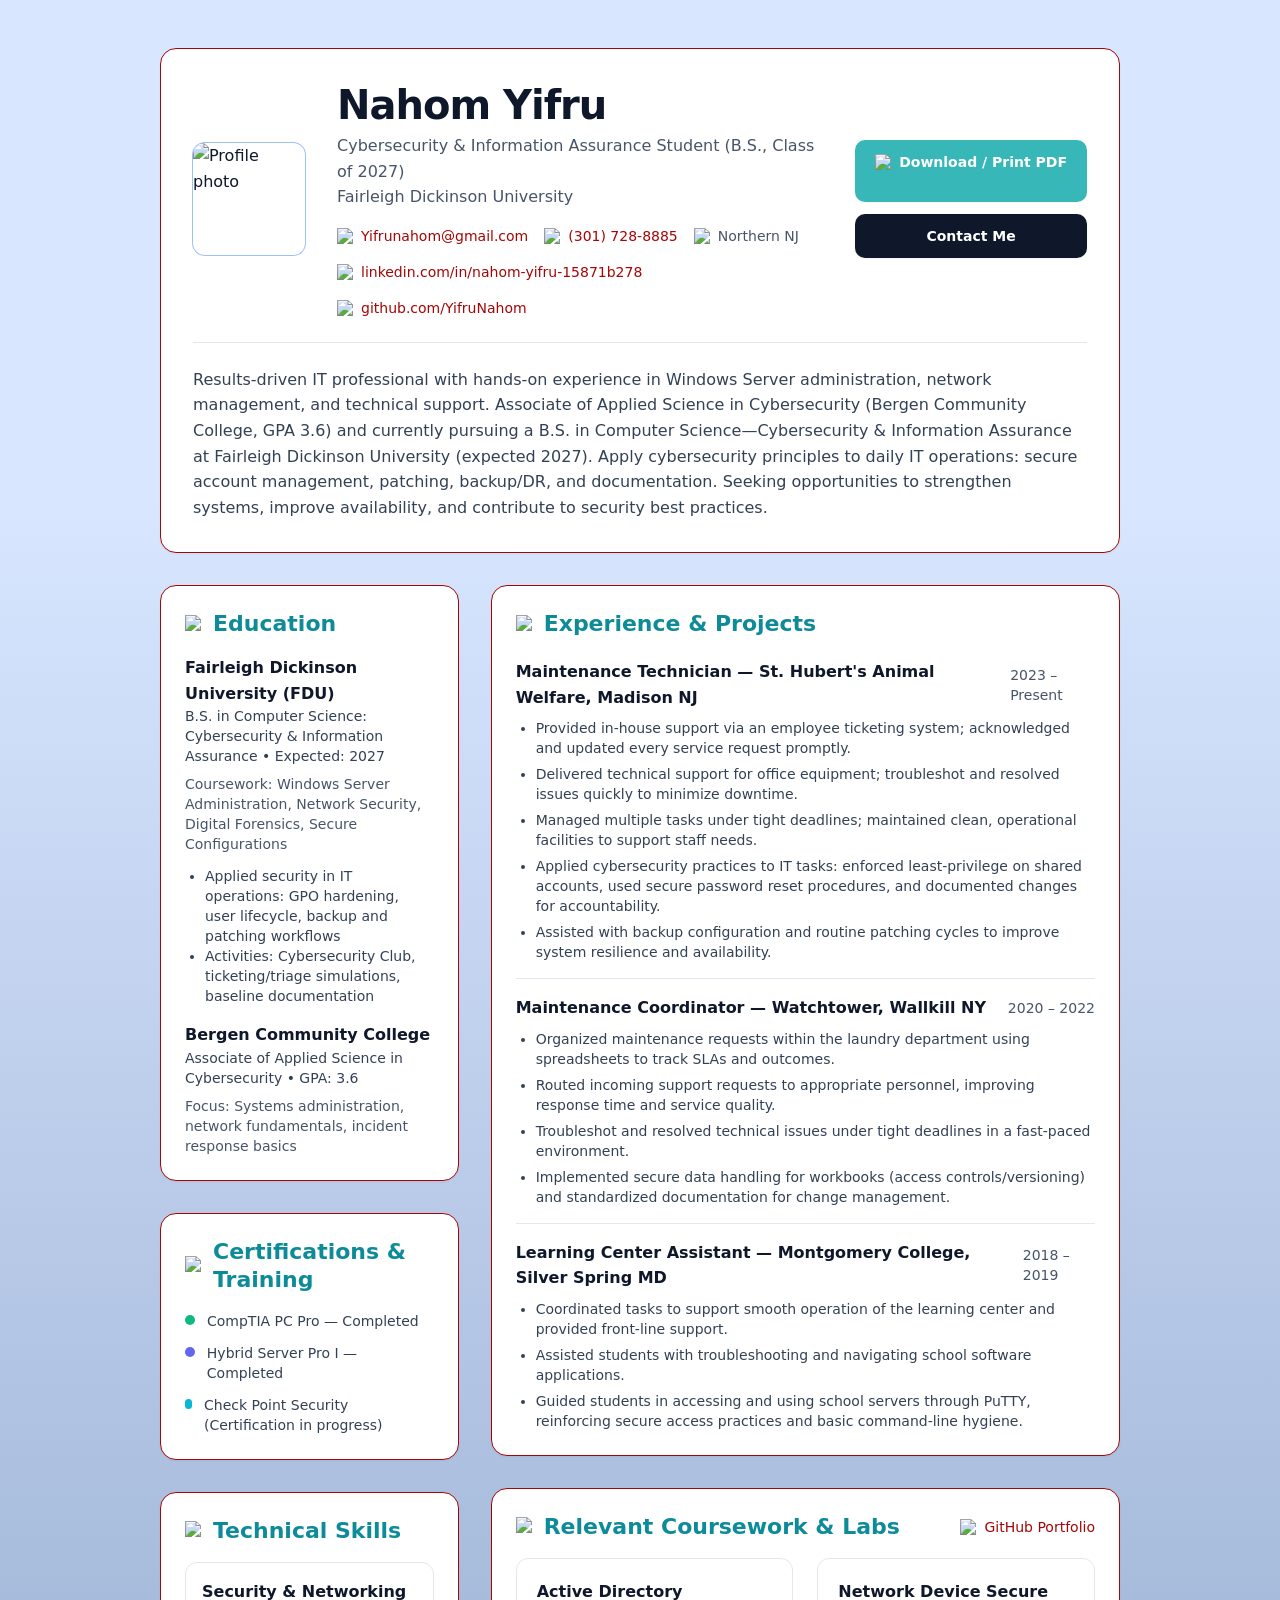
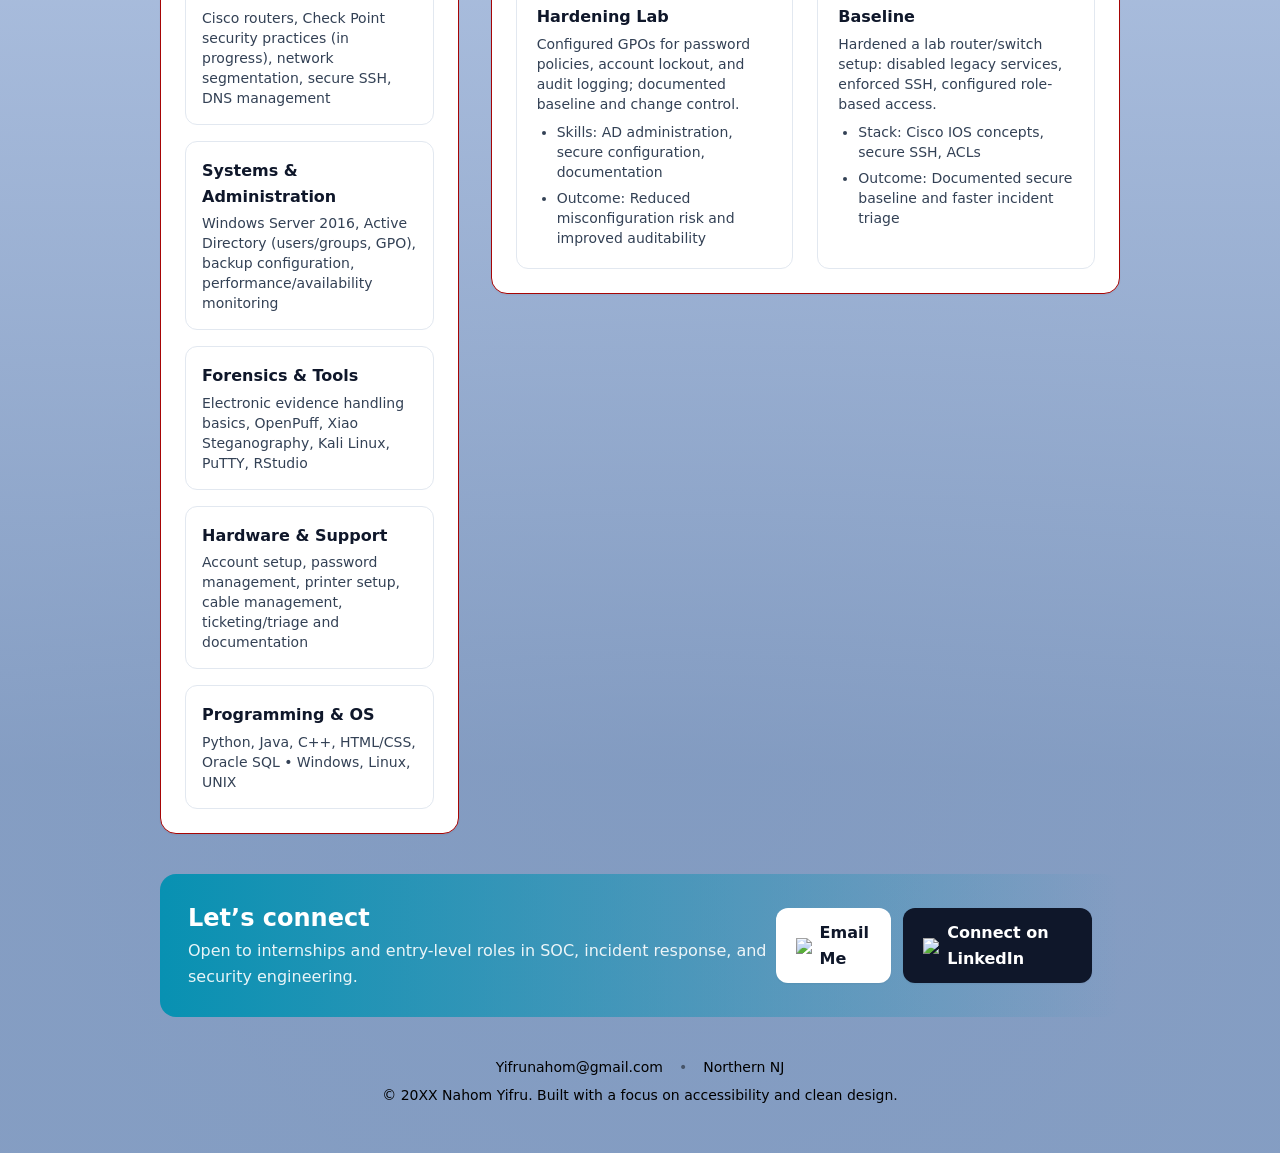
==== index.html @ 18474553 "Add files via upload" ====
<!DOCTYPE html>
<html lang="en">
  <head>
    <title id="ilwe">Resume • Cybersecurity &amp; IT Support Professional</title>
  <meta charset="utf-8"/>
  <meta name="viewport" content="width=device-width, initial-scale=1"/>
  <meta name="robots" content="index,follow">
  <meta name="generator" content="GrapesJS Studio">
  <link href="https://fonts.googleapis.com/css2?family=Plus+Jakarta+Sans:wght@600;700;800&amp;family=Inter:wght@400;500;600;700&amp;display=swap" rel="stylesheet"/>
  <link rel="stylesheet" href="./style.css">
  </head>
  <body class="gjs-t-body cls-2tcpiy" id="i7pl"><main id="iu2jj" class="cls-yvzyfc"><section class="page-wrapper" id="imsqf"><header class="gjs-t-border resume-header"><div class="header-top"><img src="https://cdn.grapesjs.com/workspaces/cmmwkkndu4h6mwdypv2i8mg9f/assets/6c5f51a8-3893-4823-bc1a-e4dd045bf1b9__picme.jpg" alt="Profile photo" id="i12jk" class="profile-image"/><div class="heading-block"><h1 id="iaztf" class="gjs-t-h1 cls-euk938">Nahom Yifru</h1><p id="i424n" class="cls-a9zes9"><span>Cybersecurity &amp; Information Assurance Student (B.S., Class of 2027)</span><br/><span>Fairleigh Dickinson University</span></p><div class="contact-row"><a href="mailto:Yifrunahom@gmail.com" id="i8fxw" class="gjs-t-link contact-link"><img alt="email" src="https://api.iconify.design/lucide-mail.svg?color=%230f172a" id="ipj36" class="cls-iehnb2"/>
                Yifrunahom@gmail.com
              </a><a href="tel:+13017288885" id="id41z" class="gjs-t-link contact-link"><img alt="phone" src="https://api.iconify.design/lucide-phone.svg?color=%230f172a" id="i412y" class="cls-4idxy7"/>
                (301) 728-8885
              </a><span id="ituyu" class="contact-text"><img alt="location" src="https://api.iconify.design/lucide-map-pin.svg?color=%236b7280" id="izxpu" class="cls-4cqwoo"/>
                Northern NJ
              </span><a href="https://www.linkedin.com/in/nahom-yifru-15871b278" target="_blank" rel="noopener" id="ixnlw" class="gjs-t-link contact-link"><img alt="linkedin" src="https://api.iconify.design/lucide-linkedin.svg?color=%230f172a" id="imkfp" class="cls-fsu0tx"/>
                linkedin.com/in/nahom-yifru-15871b278
              </a><a href="https://github.com/YifruNahom" target="_blank" rel="noopener" id="imjoy" class="gjs-t-link contact-link"><img alt="github" src="https://api.iconify.design/lucide-github.svg?color=%230f172a" id="iuqkp" class="cls-5m3hgu"/>
                github.com/YifruNahom
              </a></div></div><div class="header-actions"><button type="button" id="btn-print" class="gjs-t-button primary-button"><span id="iae5g" title="Opens your browser’s print dialog. Choose 'Save as PDF' to download." class="cls-xmizem"><img alt="download" src="https://api.iconify.design/lucide-download.svg?color=%23ffffff" id="i8w6w" class="cls-f1g36a"/>
                Download / Print PDF
              </span></button><a href="mailto:yifrunahom@gmail.com" id="ik9hq" ="" aria-label="Email Nahom Yifru" class="secondary-button">
              Contact Me
            </a></div></div><div class="header-divider"></div><p id="ii2gb" class="header-summary">
          Results-driven IT professional with hands-on experience in Windows Server administration, network management, and technical support. Associate of Applied Science in Cybersecurity (Bergen Community College, GPA 3.6) and currently pursuing a B.S. in Computer Science—Cybersecurity &amp; Information Assurance at Fairleigh Dickinson University (expected 2027). Apply cybersecurity principles to daily IT operations: secure account management, patching, backup/DR, and documentation. Seeking opportunities to strengthen systems, improve availability, and contribute to security best practices.
        </p></header><section class="content-grid"><div class="left-column"><article id="ir6c3" class="gjs-t-border education-card"><h2 id="igykn" class="gjs-t-h2 cls-20z9sa"><img alt="cap" src="https://api.iconify.design/lucide-graduation-cap.svg?color=%230f172a" id="im4fb" class="cls-ikb79j"/>
              Education
            </h2><div id="i14uh" class="education-item"><h3 id="is8kt" class="cls-eziilk">Fairleigh Dickinson University (FDU)</h3><p id="irt8c" class="cls-b50938">B.S. in Computer Science: Cybersecurity &amp; Information Assurance • Expected: 2027</p><p id="ixp12" class="cls-7or95p">Coursework: Windows Server Administration, Network Security, Digital Forensics, Secure Configurations</p><ul id="iyldl" class="education-highlights"><li id="ip5m3">Applied security in IT operations: GPO hardening, user lifecycle, backup and patching workflows</li><li id="izjkk">Activities: Cybersecurity Club, ticketing/triage simulations, baseline documentation</li></ul></div><div class="education-item"><h3 class="cls-eziilk">Bergen Community College</h3><p class="cls-b50938">Associate of Applied Science in Cybersecurity • GPA: 3.6</p><p class="cls-7or95p">Focus: Systems administration, network fundamentals, incident response basics</p></div></article><article class="gjs-t-border certifications-card"><h2 class="gjs-t-h2 cls-8v7eui"><img alt="badge" src="https://api.iconify.design/lucide-badge-check.svg?color=%230f172a" class="cls-aksv2w"/>
              Certifications &amp; Training
            </h2><ul id="ireoj" class="certification-list"><li id="igpag" class="certification-item"><span id="i24ai" class="cls-32e4fu"></span>
                CompTIA PC Pro — Completed
              </li><li id="isx0c" class="certification-item"><span id="inbbl" class="cls-4uxfsn"></span>
                Hybrid Server Pro I — Completed
              </li><li id="iqrdg" class="certification-item"><span id="ia4k2" class="cls-qnu7qd"></span>
                Check Point Security (Certification in progress)
              </li></ul></article><article class="gjs-t-border skills-card"><h2 class="gjs-t-h2 cls-warjqq"><img alt="tools" src="https://api.iconify.design/lucide-wrench.svg?color=%230f172a" class="cls-ebj50k"/>
              Technical Skills
            </h2><div id="i7qxb" class="skills-grid"><div id="i64tv" class="skill-group"><p id="ihxsw" class="cls-oru1gg">Security &amp; Networking</p><p id="iur9y" class="cls-79datx">Cisco routers, Check Point security practices (in progress), network segmentation, secure SSH, DNS management</p></div><div id="ijtyp" class="skill-group"><p id="i0bi8" class="cls-m3rfm1">Systems &amp; Administration</p><p id="iw6qw" class="cls-ud7sa2">Windows Server 2016, Active Directory (users/groups, GPO), backup configuration, performance/availability monitoring</p></div><div id="iy3ii" class="skill-group"><p id="irj4d" class="cls-n1g208">Forensics &amp; Tools</p><p id="itu0h" class="cls-z15crm">Electronic evidence handling basics, OpenPuff, Xiao Steganography, Kali Linux, PuTTY, RStudio</p></div><div id="i98zlc" class="skill-group"><p id="irwrkt" class="cls-j6wtaf">Hardware &amp; Support</p><p id="i5iepd" class="cls-i17od1">Account setup, password management, printer setup, cable management, ticketing/triage and documentation</p></div><div id="injp4g" class="skill-group"><p id="is9l47" class="cls-yzl85y">Programming &amp; OS</p><p id="ity72e" class="cls-7xnkee">Python, Java, C++, HTML/CSS, Oracle SQL • Windows, Linux, UNIX</p></div></div></article></div><div class="right-column"><article class="gjs-t-border experience-card"><h2 class="gjs-t-h2 cls-9mm1k1"><img alt="briefcase" src="https://api.iconify.design/lucide-briefcase.svg?color=%230f172a" class="cls-3164uy"/>
              Experience &amp; Projects
            </h2><div id="ipplbp" class="experience-item"><div id="ibhawh" class="cls-pehzq9"><h3 id="idqr2k" class="cls-57k7o0">Maintenance Technician — St. Hubert's Animal Welfare, Madison NJ</h3><span id="i0pk8h" class="cls-6vm2gv">2023 – Present</span></div><ul id="i9ugj9" class="experience-bullets"><li id="i0rw2j">Provided in-house support via an employee ticketing system; acknowledged and updated every service request promptly.</li><li id="i9phrj">Delivered technical support for office equipment; troubleshot and resolved issues quickly to minimize downtime.</li><li id="iqkfx9">Managed multiple tasks under tight deadlines; maintained clean, operational facilities to support staff needs.</li><li>Applied cybersecurity practices to IT tasks: enforced least-privilege on shared accounts, used secure password reset procedures, and documented changes for accountability.</li><li>Assisted with backup configuration and routine patching cycles to improve system resilience and availability.</li></ul></div><div class="experience-divider"></div><div id="itzhki"><div id="i1i6u2" class="cls-dv2l78"><h3 id="ivpmm9" class="cls-ilxhtn">Maintenance Coordinator — Watchtower, Wallkill NY</h3><span id="ie75fp" class="cls-oq3ic5">2020 – 2022</span></div><ul id="imcdju" class="experience-bullets"><li id="i4liul">Organized maintenance requests within the laundry department using spreadsheets to track SLAs and outcomes.</li><li id="iqaav5">Routed incoming support requests to appropriate personnel, improving response time and service quality.</li><li id="iiq1db">Troubleshot and resolved technical issues under tight deadlines in a fast-paced environment.</li><li>Implemented secure data handling for workbooks (access controls/versioning) and standardized documentation for change management.</li></ul></div><div class="experience-divider"></div><div id="idl6ra"><div id="isc9xp" class="cls-jbvkws"><h3 id="i65z1y" class="cls-wir72t">Learning Center Assistant — Montgomery College, Silver Spring MD</h3><span id="io6g0c" class="cls-3irhdx">2018 – 2019</span></div><ul id="iardtg" class="experience-bullets"><li id="iknh6g">Coordinated tasks to support smooth operation of the learning center and provided front-line support.</li><li id="ijz29y">Assisted students with troubleshooting and navigating school software applications.</li><li>Guided students in accessing and using school servers through PuTTY, reinforcing secure access practices and basic command-line hygiene.</li></ul></div></article><article id="i4dzh6" class="gjs-t-border projects-card"><div id="i7q52b" class="cls-p09oes"><h2 id="iqatbe" class="gjs-t-h2 cls-ddmy0l"><img alt="terminal" src="https://api.iconify.design/lucide-terminal.svg?color=%230f172a" id="icz8qg" class="cls-rhwe00"/>
                Relevant Coursework &amp; Labs
              </h2><a href="https://github.com/YifruNahom" target="_blank" rel="noopener" id="ipd1vp" class="gjs-t-link repo-link"><img alt="external" src="https://api.iconify.design/lucide-external-link.svg?color=%230ea5a4" id="ixv713" class="cls-r2svyv"/>
                GitHub Portfolio
              </a></div><div id="i9ohcy" class="project-list"><div id="i6u322" class="project-item"><h3 id="i1r68z" class="cls-arvv1m">Active Directory Hardening Lab</h3><p id="iu3p2j" class="cls-yeprrd">Configured GPOs for password policies, account lockout, and audit logging; documented baseline and change control.</p><ul id="iqe7xk" class="cls-9yqirw"><li id="ir5s9i">Skills: AD administration, secure configuration, documentation</li><li id="i9k39c">Outcome: Reduced misconfiguration risk and improved auditability</li></ul></div><div id="iqp5wz" class="project-item"><h3 id="ik9vyi" class="cls-h2b7ij">Network Device Secure Baseline</h3><p id="iybfyb" class="cls-x5q5gw">Hardened a lab router/switch setup: disabled legacy services, enforced SSH, configured role-based access.</p><ul id="imfzsb" class="cls-ztrjkj"><li id="iec762">Stack: Cisco IOS concepts, secure SSH, ACLs</li><li id="ih3pux">Outcome: Documented secure baseline and faster incident triage</li></ul></div></div></article><article id="i1psxj" hidden class="gjs-t-border awards-card"></article></div></section><section class="callout-section"><div class="cls-54j1gu"><div class="cls-m781cs"><div><h3 class="cls-zqhmcr">Let’s connect</h3><p class="cls-m4h8fn">Open to internships and entry-level roles in SOC, incident response, and security engineering.</p></div><div class="cta-actions"><a href="mailto:Yifrunahom@gmail.com" id="itk3a3" class="cls-uaq6ac"><img alt="mail" src="https://api.iconify.design/lucide-send.svg?color=%230f172a" id="i093lf" class="cls-mea5by"/>
                Email Me
              </a><a href="https://www.linkedin.com/in/nahom-yifru-15871b278" target="_blank" rel="noopener" id="i9c61o" class="cls-viouc8"><img alt="link" src="https://api.iconify.design/lucide-link.svg?color=%23ffffff" id="i9lysc" class="cls-12ks30"/>
                Connect on LinkedIn
              </a></div></div></div></section><footer id="contact" class="footer"><div class="cls-9bxbk7"><a href="mailto:Yifrunahom@gmail.com" id="i3n8g6" class="gjs-t-link footer-link">Yifrunahom@gmail.com</a><span aria-hidden="true">•</span><span id="ifgdiz">Northern NJ</span></div><p id="iuosri" class="cls-e3edwn">© 20XX Nahom Yifru. Built with a focus on accessibility and clean design.</p></footer></section></main><script>
    document.getElementById('btn-print')?.addEventListener('click', () => {
      window.print();
    });
  </script></body>
</html>
---- style.css ----
* { box-sizing: border-box; } body {margin: 0;}:root{--gjs-t-color-primary:#02b4d3;--gjs-t-color-secondary:#334155;--gjs-t-color-accent:#7c3aed;--gjs-t-color-success:#16a34a;--gjs-t-color-warning:#f59e0b;--gjs-t-color-error:#dc2626;}html{scroll-behavior:smooth;}.gjs-t-body{background-color:#e52c2c;color:#0f172a;font-size:16px;line-height:1.6;undefined:undefined;background-image:radial-gradient(1000px circle at 12% 8%, rgba(14,165,164,0.14), rgba(14,165,164,0) 45%),
  radial-gradient(800px circle at 88% 12%, rgba(124,58,237,0.12), rgba(124,58,237,0) 50%),
  radial-gradient(1200px circle at 52% 85%, rgba(51,65,85,0.08), rgba(51,65,85,0) 55%),
  linear-gradient(180deg, #f8fafc 0%, #eefbfb 100%);background-blend-mode:screen, screen, multiply, normal;background-repeat:no-repeat;background-size:100% 100%, 100% 100%, 100% 100%, 100% 100%;}.gjs-t-h1{color:#0f172a;font-size:40px;line-height:1.2;}.gjs-t-h2{color:#0e8b99;font-size:22px;line-height:1.3;}.gjs-t-button{background-color:#37b7b7;color:#ffffff;border-radius:10px;}.gjs-t-link{color:#a60505;text-decoration:none;}.gjs-t-border{border-radius:14px;border-color:#a60505;}*, ::before, ::after{box-sizing:border-box;undefined:undefined;border-width:0;border-style:solid;border-color:#e5e7eb;}html, :host{line-height:1.5;undefined:undefined;-webkit-text-size-adjust:100%;-moz-tab-size:4;tab-size:4;font-family:ui-sans-serif, system-ui, sans-serif, "Apple Color Emoji", "Segoe UI Emoji", "Segoe UI Symbol", "Noto Color Emoji";font-feature-settings:normal;font-variation-settings:normal;-webkit-tap-highlight-color:transparent;}body{margin:0;undefined:undefined;line-height:inherit;}hr{height:0;undefined:undefined;color:inherit;border-top-width:1px;}abbr:where([title]){text-decoration:underline dotted;}h1, h2, h3, h4, h5, h6{font-size:inherit;font-weight:inherit;}a{color:inherit;text-decoration:inherit;}b, strong{font-weight:bolder;}code, kbd, samp, pre{font-family:ui-monospace, SFMono-Regular, Menlo, Monaco, Consolas, "Liberation Mono", "Courier New", monospace;undefined:undefined;font-feature-settings:normal;font-variation-settings:normal;font-size:1em;}small{font-size:80%;}sub, sup{font-size:75%;line-height:0;position:relative;vertical-align:baseline;}sub{bottom:-0.25em;}sup{top:-0.5em;}table{text-indent:0;undefined:undefined;border-color:inherit;border-collapse:collapse;}button, input, optgroup, select, textarea{font-family:inherit;undefined:undefined;font-feature-settings:inherit;font-variation-settings:inherit;font-size:100%;font-weight:inherit;line-height:inherit;letter-spacing:inherit;color:inherit;margin:0;padding:0;}button, select{text-transform:none;}button, input:where([type='button']), input:where([type='reset']), input:where([type='submit']){-webkit-appearance:button;undefined:undefined;background-color:transparent;background-image:none;}:-moz-focusring{outline:auto;}:-moz-ui-invalid{box-shadow:none;}progress{vertical-align:baseline;}::-webkit-inner-spin-button, ::-webkit-outer-spin-button{height:auto;}[type='search']{-webkit-appearance:textfield;undefined:undefined;outline-offset:-2px;}::-webkit-search-decoration{-webkit-appearance:none;}::-webkit-file-upload-button{-webkit-appearance:button;undefined:undefined;font:inherit;}summary{display:list-item;}blockquote, dl, dd, h1, h2, h3, h4, h5, h6, hr, figure, p, pre{margin:0;}fieldset{margin:0;padding:0;}legend{padding:0;}ol, ul, menu{list-style:none;margin:0;padding:0;}dialog{padding:0;}textarea{resize:vertical;}input::placeholder, textarea::placeholder{opacity:1;undefined:undefined;color:#9ca3af;}button, [role="button"]{cursor:pointer;}:disabled{cursor:default;}img, svg, video, canvas, audio, iframe, embed, object{display:block;undefined:undefined;vertical-align:middle;}img, video{max-width:100%;height:auto;}[hidden]{display:none;}.cls-2tcpiy{-webkit-font-smoothing:antialiased;-moz-osx-font-smoothing:grayscale;}.cls-yvzyfc{min-height:100vh;}.page-wrapper{max-width:64rem;margin-left:auto;margin-right:auto;padding-left:2rem;padding-right:2rem;padding-top:3rem;padding-bottom:3rem;}.resume-header{background-color:rgb(255 255 255 / 1);border-width:1px;box-shadow:0 0 #0000, 0 0 #0000, 0 1px 2px 0 rgb(0 0 0 / 0.05);border-radius:1rem;padding:2rem;}.header-top{display:flex;align-items:center;gap:2rem;}.profile-image{width:7rem;height:7rem;border-radius:0.75rem;object-fit:cover;box-shadow:0 0 0 0px #fff,    0 0 0 calc(1px + 0px) rgb(59 130 246 / 0.5), 0 0 #0000;}.heading-block{flex:1 1 0%;}.cls-euk938{font-weight:800;letter-spacing:-0.025em;}.cls-a9zes9{margin-top:0.25rem;color:rgb(71 85 105 / 1);font-weight:500;}.contact-row{margin-top:1rem;display:flex;flex-wrap:wrap;align-items:center;gap:1rem;}.contact-link{display:inline-flex;align-items:center;gap:0.5rem;font-size:0.875rem;line-height:1.25rem;}.contact-link:hover{text-decoration-line:underline;color:rgb(15 23 42 / 1);}.cls-iehnb2{width:1rem;height:1rem;}.cls-4idxy7{width:1rem;height:1rem;}.contact-text{display:inline-flex;align-items:center;gap:0.5rem;font-size:0.875rem;line-height:1.25rem;color:rgb(71 85 105 / 1);}.cls-4cqwoo{width:1rem;height:1rem;}.cls-fsu0tx{width:1rem;height:1rem;}.cls-5m3hgu{width:1rem;height:1rem;}.header-actions{display:flex;flex-direction:column;gap:0.75rem;}.primary-button{padding-left:1.25rem;padding-right:1.25rem;padding-top:0.75rem;padding-bottom:0.75rem;font-size:0.875rem;line-height:1.25rem;font-weight:600;box-shadow:0 0 #0000, 0 0 #0000, 0 1px 2px 0 rgb(0 0 0 / 0.05);outline-style:solid;outline-width:1px;outline-color:transparent;transition-property:color, background-color, border-color, text-decoration-color, fill, stroke, opacity, box-shadow, transform, filter, backdrop-filter;transition-timing-function:cubic-bezier(0.4, 0, 0.2, 1);transition-duration:150ms;}.primary-button:hover{opacity:0.95;outline-color:#cbd5e1;}.cls-xmizem{display:inline-flex;align-items:center;gap:0.5rem;}.cls-f1g36a{width:1rem;height:1rem;}.secondary-button{padding-left:1.25rem;padding-right:1.25rem;padding-top:0.75rem;padding-bottom:0.75rem;font-size:0.875rem;line-height:1.25rem;font-weight:600;background-color:rgb(15 23 42 / 1);color:rgb(255 255 255 / 1);border-radius:10px;box-shadow:0 0 #0000, 0 0 #0000, 0 1px 2px 0 rgb(0 0 0 / 0.05);outline-style:solid;outline-width:1px;outline-color:transparent;transition-property:color, background-color, border-color, text-decoration-color, fill, stroke, opacity, box-shadow, transform, filter, backdrop-filter;transition-timing-function:cubic-bezier(0.4, 0, 0.2, 1);transition-duration:150ms;text-align:center;}.secondary-button:hover{background-color:rgb(30 41 59 / 1);outline-color:#cbd5e1;}.header-divider{margin-top:1.5rem;border-top-width:1px;border-color:rgb(226 232 240 / 1);}.header-summary{margin-top:1.5rem;color:rgb(51 65 85 / 1);}.content-grid{margin-top:2rem;display:grid;grid-template-columns:repeat(3, minmax(0, 1fr));gap:2rem;}.left-column{grid-column:span 1 / span 1;}.left-column > :not([hidden]) ~ :not([hidden]){margin-top:calc(2rem * calc(1 - 0));margin-bottom:calc(2rem * 0);}.education-card{background-color:rgb(255 255 255 / 1);border-width:1px;box-shadow:0 0 #0000, 0 0 #0000, 0 1px 2px 0 rgb(0 0 0 / 0.05);border-radius:1rem;padding:1.5rem;}.cls-20z9sa{font-weight:700;display:flex;align-items:center;gap:0.5rem;}.cls-ikb79j{width:1.25rem;height:1.25rem;}.education-item{margin-top:1rem;}.cls-eziilk{font-weight:600;color:rgb(15 23 42 / 1);}.cls-b50938{color:rgb(51 65 85 / 1);font-size:0.875rem;line-height:1.25rem;}.cls-7or95p{color:rgb(71 85 105 / 1);font-size:0.875rem;line-height:1.25rem;margin-top:0.5rem;}.education-highlights{margin-top:0.75rem;color:rgb(51 65 85 / 1);font-size:0.875rem;line-height:1.25rem;list-style-type:disc;padding-left:1.25rem;}.certifications-card{background-color:rgb(255 255 255 / 1);border-width:1px;box-shadow:0 0 #0000, 0 0 #0000, 0 1px 2px 0 rgb(0 0 0 / 0.05);border-radius:1rem;padding:1.5rem;}.cls-8v7eui{font-weight:700;display:flex;align-items:center;gap:0.5rem;}.cls-aksv2w{width:1.25rem;height:1.25rem;}.certification-list{margin-top:1rem;color:rgb(51 65 85 / 1);font-size:0.875rem;line-height:1.25rem;display:grid;gap:0.75rem;}.certification-item{display:flex;align-items:flex-start;gap:0.75rem;}.cls-32e4fu{margin-top:0.25rem;width:0.625rem;height:0.625rem;border-radius:9999px;background-color:rgb(16 185 129 / 1);}.cls-4uxfsn{margin-top:0.25rem;width:0.625rem;height:0.625rem;border-radius:9999px;background-color:rgb(99 102 241 / 1);}.cls-qnu7qd{margin-top:0.25rem;width:0.625rem;height:0.625rem;border-radius:9999px;background-color:rgb(6 182 212 / 1);}.skills-card{background-color:rgb(255 255 255 / 1);border-width:1px;box-shadow:0 0 #0000, 0 0 #0000, 0 1px 2px 0 rgb(0 0 0 / 0.05);border-radius:1rem;padding:1.5rem;}.cls-warjqq{font-weight:700;display:flex;align-items:center;gap:0.5rem;}.cls-ebj50k{width:1.25rem;height:1.25rem;}.skills-grid{margin-top:1rem;display:grid;grid-template-columns:repeat(1, minmax(0, 1fr));gap:1rem;}.skill-group{padding:1rem;border-radius:0.75rem;border-width:1px;border-color:rgb(226 232 240 / 1);}.cls-oru1gg{font-weight:600;color:rgb(15 23 42 / 1);}.cls-79datx{font-size:0.875rem;line-height:1.25rem;color:rgb(51 65 85 / 1);margin-top:0.25rem;}.cls-m3rfm1{font-weight:600;color:rgb(15 23 42 / 1);}.cls-ud7sa2{font-size:0.875rem;line-height:1.25rem;color:rgb(51 65 85 / 1);margin-top:0.25rem;}.cls-n1g208{font-weight:600;color:rgb(15 23 42 / 1);}.cls-z15crm{font-size:0.875rem;line-height:1.25rem;color:rgb(51 65 85 / 1);margin-top:0.25rem;}.cls-j6wtaf{font-weight:600;color:rgb(15 23 42 / 1);}.cls-i17od1{font-size:0.875rem;line-height:1.25rem;color:rgb(51 65 85 / 1);margin-top:0.25rem;}.cls-yzl85y{font-weight:600;color:rgb(15 23 42 / 1);}.cls-7xnkee{font-size:0.875rem;line-height:1.25rem;color:rgb(51 65 85 / 1);margin-top:0.25rem;}.right-column{grid-column:span 2 / span 2;}.right-column > :not([hidden]) ~ :not([hidden]){margin-top:calc(2rem * calc(1 - 0));margin-bottom:calc(2rem * 0);}.experience-card{background-color:rgb(255 255 255 / 1);border-width:1px;box-shadow:0 0 #0000, 0 0 #0000, 0 1px 2px 0 rgb(0 0 0 / 0.05);border-radius:1rem;padding:1.5rem;}.cls-9mm1k1{font-weight:700;display:flex;align-items:center;gap:0.5rem;}.cls-3164uy{width:1.25rem;height:1.25rem;}.experience-item{margin-top:1.25rem;}.cls-pehzq9{display:flex;align-items:center;justify-content:space-between;}.cls-57k7o0{font-weight:600;color:rgb(15 23 42 / 1);}.cls-6vm2gv{font-size:0.875rem;line-height:1.25rem;color:rgb(71 85 105 / 1);}.experience-bullets{margin-top:0.5rem;color:rgb(51 65 85 / 1);font-size:0.875rem;line-height:1.25rem;list-style-type:disc;padding-left:1.25rem;display:grid;gap:0.375rem;}.experience-divider{margin-top:1rem;margin-bottom:1rem;border-top-width:1px;border-color:rgb(226 232 240 / 1);}.cls-dv2l78{display:flex;align-items:center;justify-content:space-between;}.cls-ilxhtn{font-weight:600;color:rgb(15 23 42 / 1);}.cls-oq3ic5{font-size:0.875rem;line-height:1.25rem;color:rgb(71 85 105 / 1);}.cls-jbvkws{display:flex;align-items:center;justify-content:space-between;}.cls-wir72t{font-weight:600;color:rgb(15 23 42 / 1);}.cls-3irhdx{font-size:0.875rem;line-height:1.25rem;color:rgb(71 85 105 / 1);}.projects-card{background-color:rgb(255 255 255 / 1);border-width:1px;box-shadow:0 0 #0000, 0 0 #0000, 0 1px 2px 0 rgb(0 0 0 / 0.05);border-radius:1rem;padding:1.5rem;}.cls-p09oes{display:flex;align-items:center;justify-content:space-between;}.cls-ddmy0l{font-weight:700;display:flex;align-items:center;gap:0.5rem;}.cls-rhwe00{width:1.25rem;height:1.25rem;}.repo-link{font-size:0.875rem;line-height:1.25rem;display:inline-flex;align-items:center;gap:0.5rem;}.repo-link:hover{text-decoration-line:underline;}.cls-r2svyv{width:1rem;height:1rem;}.project-list{margin-top:1rem;display:grid;grid-template-columns:repeat(2, minmax(0, 1fr));gap:1.5rem;}.project-item{padding:1.25rem;border-radius:0.75rem;border-width:1px;border-color:rgb(226 232 240 / 1);transition-property:color, background-color, border-color, text-decoration-color, fill, stroke, opacity, box-shadow, transform, filter, backdrop-filter;transition-timing-function:cubic-bezier(0.4, 0, 0.2, 1);transition-duration:150ms;}.project-item:hover{border-color:rgb(203 213 225 / 1);}.cls-arvv1m{font-weight:600;color:rgb(15 23 42 / 1);}.cls-yeprrd{font-size:0.875rem;line-height:1.25rem;color:rgb(51 65 85 / 1);margin-top:0.25rem;}.cls-9yqirw{margin-top:0.5rem;font-size:0.875rem;line-height:1.25rem;color:rgb(51 65 85 / 1);list-style-type:disc;padding-left:1.25rem;display:grid;gap:0.375rem;}.cls-h2b7ij{font-weight:600;color:rgb(15 23 42 / 1);}.cls-x5q5gw{font-size:0.875rem;line-height:1.25rem;color:rgb(51 65 85 / 1);margin-top:0.25rem;}.cls-ztrjkj{margin-top:0.5rem;font-size:0.875rem;line-height:1.25rem;color:rgb(51 65 85 / 1);list-style-type:disc;padding-left:1.25rem;display:grid;gap:0.375rem;}.awards-card{background-color:rgb(255 255 255 / 1);border-width:1px;box-shadow:0 0 #0000, 0 0 #0000, 0 1px 2px 0 rgb(0 0 0 / 0.05);border-radius:1rem;padding:1.5rem;}.cls-4q1lll{font-weight:700;display:flex;align-items:center;gap:0.5rem;}.cls-yjwr3a{width:1.25rem;height:1.25rem;}.awards-list{margin-top:1rem;color:rgb(51 65 85 / 1);font-size:0.875rem;line-height:1.25rem;display:grid;gap:0.5rem;}.award-item{display:flex;align-items:flex-start;gap:0.75rem;}.cls-6fmnko{margin-top:0.25rem;width:0.625rem;height:0.625rem;border-radius:9999px;background-color:rgb(217 70 239 / 1);}.cls-py8120{margin-top:0.25rem;width:0.625rem;height:0.625rem;border-radius:9999px;background-color:rgb(245 158 11 / 1);}.cls-7axvh8{margin-top:0.25rem;width:0.625rem;height:0.625rem;border-radius:9999px;background-color:rgb(14 165 233 / 1);}.callout-section{margin-top:2.5rem;border-radius:1rem;overflow:hidden;}.cls-54j1gu{background-image:linear-gradient(to right, #0891b2   , rgb(8 145 178 / 0)   
);color:rgb(255 255 255 / 1);padding:1.75rem;}.cls-m781cs{display:flex;align-items:center;justify-content:space-between;}.cls-zqhmcr{font-weight:700;font-size:1.5rem;line-height:2rem;}.cls-m4h8fn{margin-top:0.25rem;color:rgb(255 255 255 / 0.9);}.cta-actions{display:flex;align-items:center;gap:0.75rem;}.cls-uaq6ac{padding-left:1.25rem;padding-right:1.25rem;padding-top:0.75rem;padding-bottom:0.75rem;background-color:rgb(255 255 255 / 1);color:rgb(15 23 42 / 1);border-radius:0.75rem;font-weight:600;box-shadow:0 0 #0000, 0 0 #0000, 0 1px 2px 0 rgb(0 0 0 / 0.05);outline-style:solid;outline-width:1px;outline-color:transparent;transition-property:color, background-color, border-color, text-decoration-color, fill, stroke, opacity, box-shadow, transform, filter, backdrop-filter;transition-timing-function:cubic-bezier(0.4, 0, 0.2, 1);transition-duration:150ms;display:inline-flex;align-items:center;gap:0.5rem;}.cls-uaq6ac:hover{background-color:rgb(241 245 249 / 1);outline-color:rgb(255 255 255 / 0.4);}.cls-mea5by{width:1rem;height:1rem;}.cls-viouc8{padding-left:1.25rem;padding-right:1.25rem;padding-top:0.75rem;padding-bottom:0.75rem;background-color:rgb(15 23 42 / 1);color:rgb(255 255 255 / 1);border-radius:0.75rem;font-weight:600;box-shadow:0 0 #0000, 0 0 #0000, 0 1px 2px 0 rgb(0 0 0 / 0.05);outline-style:solid;outline-width:1px;outline-color:transparent;transition-property:color, background-color, border-color, text-decoration-color, fill, stroke, opacity, box-shadow, transform, filter, backdrop-filter;transition-timing-function:cubic-bezier(0.4, 0, 0.2, 1);transition-duration:150ms;display:inline-flex;align-items:center;gap:0.5rem;}.cls-viouc8:hover{background-color:rgb(30 41 59 / 1);outline-color:rgb(255 255 255 / 0.4);}.cls-12ks30{width:1rem;height:1rem;}.footer{margin-top:2.5rem;text-align:center;color:rgb(71 85 105 / 1);font-size:0.875rem;line-height:1.25rem;}.cls-9bxbk7{display:flex;justify-content:center;gap:1rem;}.footer-link:hover{text-decoration-line:underline;}.cls-e3edwn{margin-top:0.5rem;}*{box-sizing:border-box;}#iu2jj{transform-style:flat;background-image:linear-gradient(0deg, rgba(114, 141, 185, 0.85) 14%, rgb(216, 230, 255) 82%);background-position:0px 0px;background-size:100% 100%;background-repeat:repeat;background-attachment:scroll;background-origin:padding-box;}#ifgdiz{color:rgb(0, 0, 0);}#i3n8g6{color:rgb(0, 0, 0);}#iuosri{color:rgb(0, 0, 0);}@media (max-width: 992px){.gjs-t-h1{font-size:34px;}.gjs-t-h2{font-size:20px;}.page-wrapper{padding-left:1.5rem;padding-right:1.5rem;padding-top:2.5rem;padding-bottom:2.5rem;}.resume-header{padding:1.75rem;}.header-top{flex-direction:column;align-items:flex-start;}.content-grid{grid-template-columns:repeat(1, minmax(0, 1fr));}.project-list{grid-template-columns:repeat(1, minmax(0, 1fr));}.cls-54j1gu{padding:1.5rem;}.cls-m781cs{flex-direction:column;align-items:flex-start;gap:1rem;}.gjs-t-body{background-image:radial-gradient(900px circle at 10% 8%, rgba(14,165,164,0.12), rgba(14,165,164,0) 45%),
  radial-gradient(700px circle at 88% 10%, rgba(124,58,237,0.10), rgba(124,58,237,0) 50%),
  radial-gradient(1000px circle at 52% 85%, rgba(51,65,85,0.06), rgba(51,65,85,0) 55%),
  linear-gradient(180deg, #f8fafc 0%, #eff9f9 100%);}}@media (max-width: 480px){.gjs-t-h1{font-size:28px;}.gjs-t-h2{font-size:18px;}.page-wrapper{padding-left:1rem;padding-right:1rem;padding-top:2rem;padding-bottom:2rem;}.resume-header{padding:1.25rem;}.cls-54j1gu{padding:1.25rem;}.gjs-t-body{background-image:radial-gradient(700px circle at 8% 6%, rgba(14,165,164,0.10), rgba(14,165,164,0) 45%),
  radial-gradient(600px circle at 90% 8%, rgba(124,58,237,0.08), rgba(124,58,237,0) 50%),
  radial-gradient(800px circle at 50% 90%, rgba(51,65,85,0.05), rgba(51,65,85,0) 55%),
  linear-gradient(180deg, #f8fafc 0%, #f0faf9 100%);}}
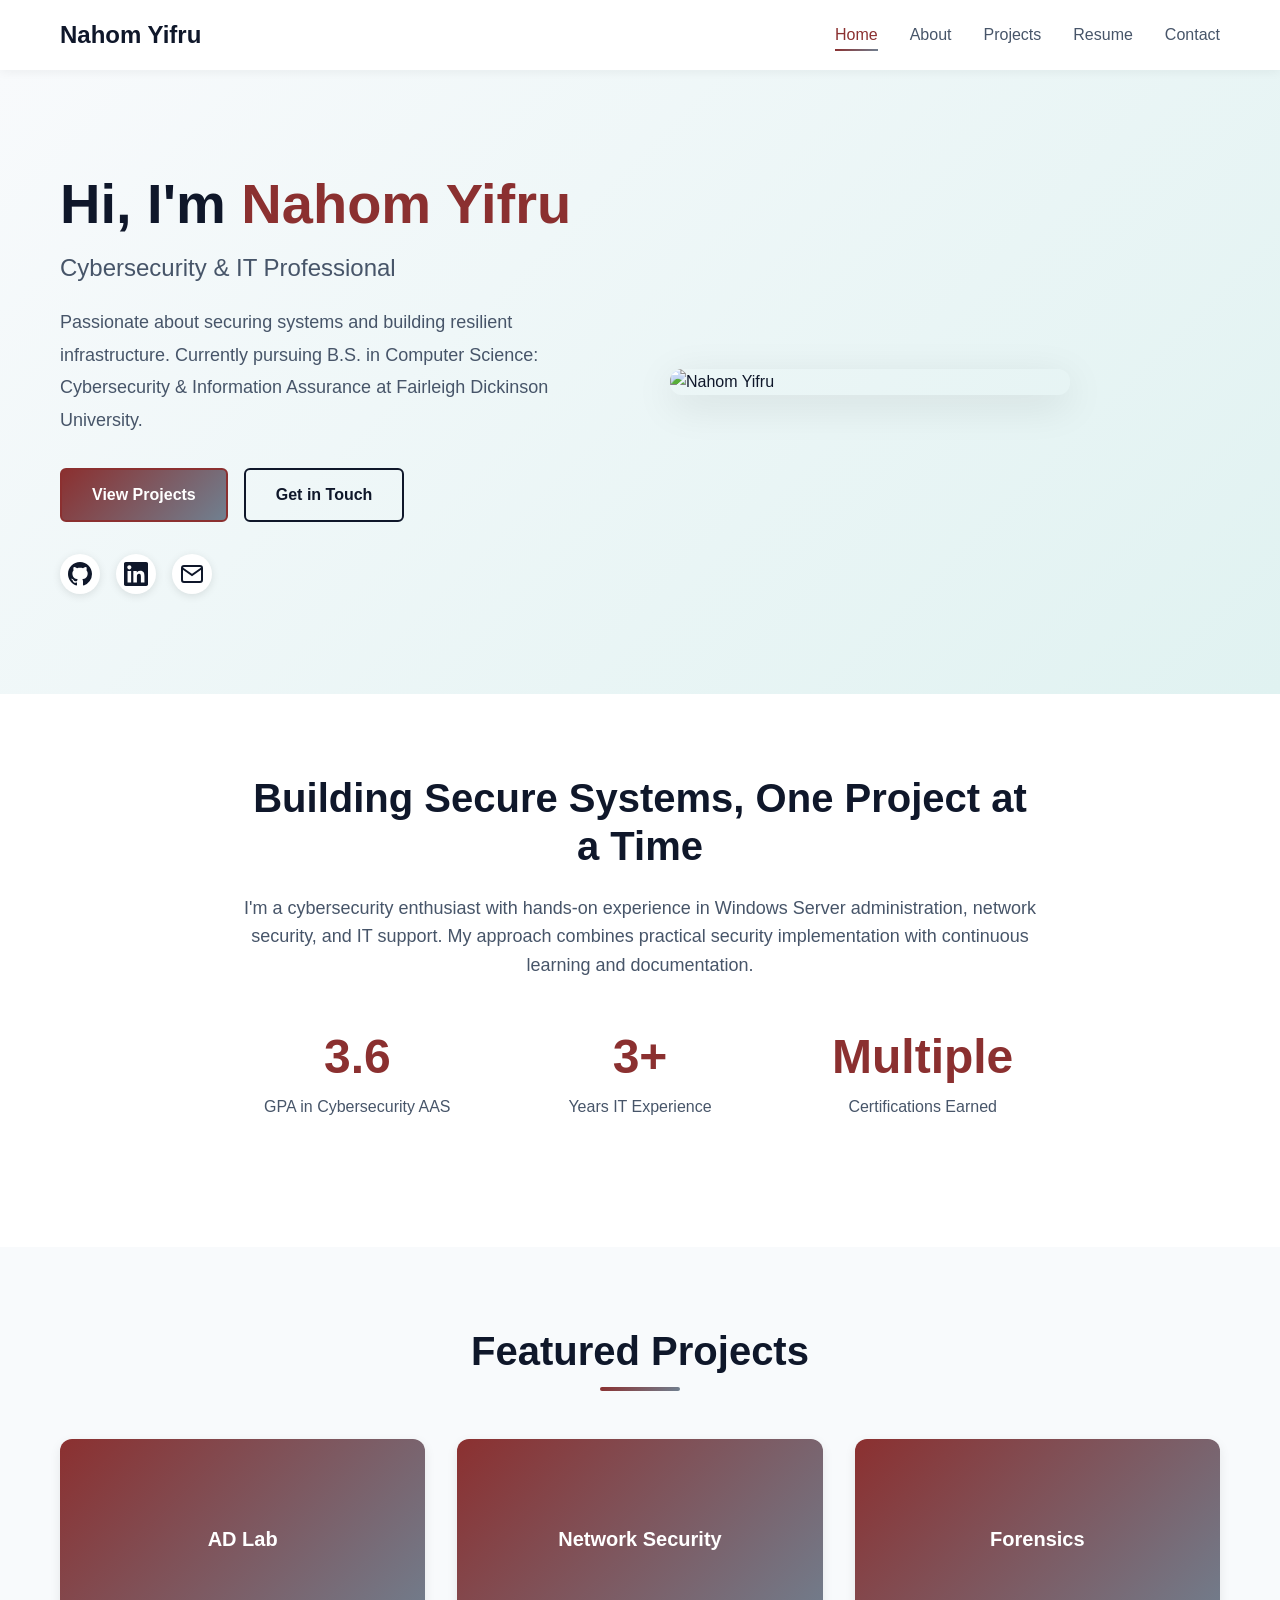
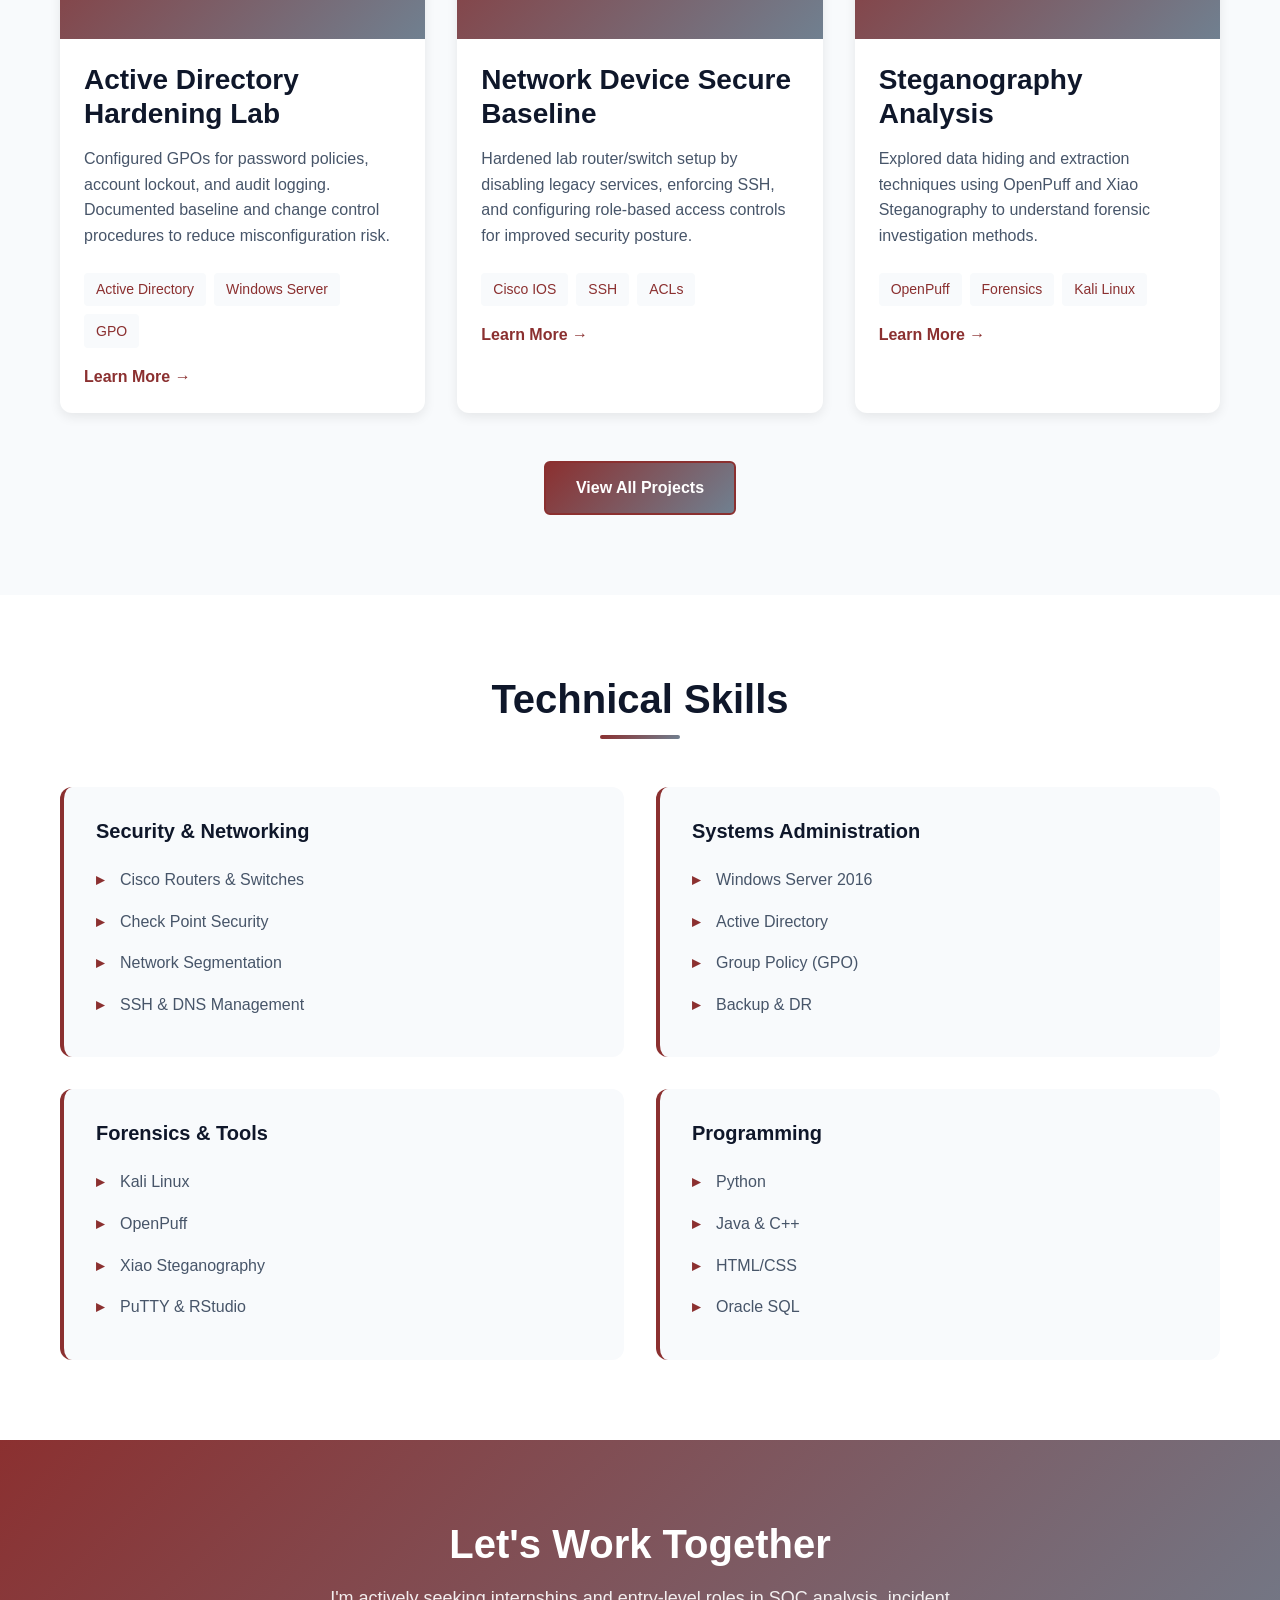
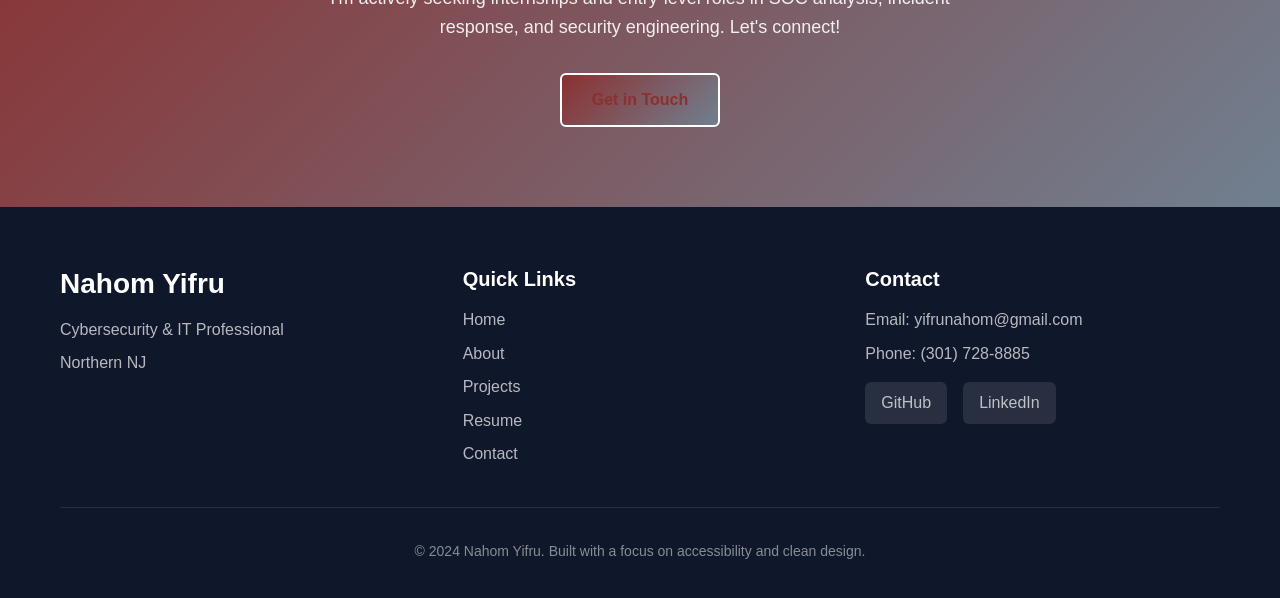
==== commit c4e9030d: "Add files via upload" ====
--- a/index.html
+++ b/index.html
@@ -1,55 +1,308 @@
-<!DOCTYPE html>
-<html lang="en">
-  <head>
-    <title id="ilwe">Resume • Cybersecurity &amp; IT Support Professional</title>
-  <meta charset="utf-8"/>
-  <meta name="viewport" content="width=device-width, initial-scale=1"/>
-  <meta name="robots" content="index,follow">
-  <meta name="generator" content="GrapesJS Studio">
-  <link href="https://fonts.googleapis.com/css2?family=Plus+Jakarta+Sans:wght@600;700;800&amp;family=Inter:wght@400;500;600;700&amp;display=swap" rel="stylesheet"/>
-  <link rel="stylesheet" href="./style.css">
-  </head>
-  <body class="gjs-t-body cls-2tcpiy" id="i7pl"><main id="iu2jj" class="cls-yvzyfc"><section class="page-wrapper" id="imsqf"><header class="gjs-t-border resume-header"><div class="header-top"><img src="https://cdn.grapesjs.com/workspaces/cmmwkkndu4h6mwdypv2i8mg9f/assets/6c5f51a8-3893-4823-bc1a-e4dd045bf1b9__picme.jpg" alt="Profile photo" id="i12jk" class="profile-image"/><div class="heading-block"><h1 id="iaztf" class="gjs-t-h1 cls-euk938">Nahom Yifru</h1><p id="i424n" class="cls-a9zes9"><span>Cybersecurity &amp; Information Assurance Student (B.S., Class of 2027)</span><br/><span>Fairleigh Dickinson University</span></p><div class="contact-row"><a href="mailto:Yifrunahom@gmail.com" id="i8fxw" class="gjs-t-link contact-link"><img alt="email" src="https://api.iconify.design/lucide-mail.svg?color=%230f172a" id="ipj36" class="cls-iehnb2"/>
-                Yifrunahom@gmail.com
-              </a><a href="tel:+13017288885" id="id41z" class="gjs-t-link contact-link"><img alt="phone" src="https://api.iconify.design/lucide-phone.svg?color=%230f172a" id="i412y" class="cls-4idxy7"/>
-                (301) 728-8885
-              </a><span id="ituyu" class="contact-text"><img alt="location" src="https://api.iconify.design/lucide-map-pin.svg?color=%236b7280" id="izxpu" class="cls-4cqwoo"/>
-                Northern NJ
-              </span><a href="https://www.linkedin.com/in/nahom-yifru-15871b278" target="_blank" rel="noopener" id="ixnlw" class="gjs-t-link contact-link"><img alt="linkedin" src="https://api.iconify.design/lucide-linkedin.svg?color=%230f172a" id="imkfp" class="cls-fsu0tx"/>
-                linkedin.com/in/nahom-yifru-15871b278
-              </a><a href="https://github.com/YifruNahom" target="_blank" rel="noopener" id="imjoy" class="gjs-t-link contact-link"><img alt="github" src="https://api.iconify.design/lucide-github.svg?color=%230f172a" id="iuqkp" class="cls-5m3hgu"/>
-                github.com/YifruNahom
-              </a></div></div><div class="header-actions"><button type="button" id="btn-print" class="gjs-t-button primary-button"><span id="iae5g" title="Opens your browser’s print dialog. Choose 'Save as PDF' to download." class="cls-xmizem"><img alt="download" src="https://api.iconify.design/lucide-download.svg?color=%23ffffff" id="i8w6w" class="cls-f1g36a"/>
-                Download / Print PDF
-              </span></button><a href="mailto:yifrunahom@gmail.com" id="ik9hq" ="" aria-label="Email Nahom Yifru" class="secondary-button">
-              Contact Me
-            </a></div></div><div class="header-divider"></div><p id="ii2gb" class="header-summary">
-          Results-driven IT professional with hands-on experience in Windows Server administration, network management, and technical support. Associate of Applied Science in Cybersecurity (Bergen Community College, GPA 3.6) and currently pursuing a B.S. in Computer Science—Cybersecurity &amp; Information Assurance at Fairleigh Dickinson University (expected 2027). Apply cybersecurity principles to daily IT operations: secure account management, patching, backup/DR, and documentation. Seeking opportunities to strengthen systems, improve availability, and contribute to security best practices.
-        </p></header><section class="content-grid"><div class="left-column"><article id="ir6c3" class="gjs-t-border education-card"><h2 id="igykn" class="gjs-t-h2 cls-20z9sa"><img alt="cap" src="https://api.iconify.design/lucide-graduation-cap.svg?color=%230f172a" id="im4fb" class="cls-ikb79j"/>
-              Education
-            </h2><div id="i14uh" class="education-item"><h3 id="is8kt" class="cls-eziilk">Fairleigh Dickinson University (FDU)</h3><p id="irt8c" class="cls-b50938">B.S. in Computer Science: Cybersecurity &amp; Information Assurance • Expected: 2027</p><p id="ixp12" class="cls-7or95p">Coursework: Windows Server Administration, Network Security, Digital Forensics, Secure Configurations</p><ul id="iyldl" class="education-highlights"><li id="ip5m3">Applied security in IT operations: GPO hardening, user lifecycle, backup and patching workflows</li><li id="izjkk">Activities: Cybersecurity Club, ticketing/triage simulations, baseline documentation</li></ul></div><div class="education-item"><h3 class="cls-eziilk">Bergen Community College</h3><p class="cls-b50938">Associate of Applied Science in Cybersecurity • GPA: 3.6</p><p class="cls-7or95p">Focus: Systems administration, network fundamentals, incident response basics</p></div></article><article class="gjs-t-border certifications-card"><h2 class="gjs-t-h2 cls-8v7eui"><img alt="badge" src="https://api.iconify.design/lucide-badge-check.svg?color=%230f172a" class="cls-aksv2w"/>
-              Certifications &amp; Training
-            </h2><ul id="ireoj" class="certification-list"><li id="igpag" class="certification-item"><span id="i24ai" class="cls-32e4fu"></span>
-                CompTIA PC Pro — Completed
-              </li><li id="isx0c" class="certification-item"><span id="inbbl" class="cls-4uxfsn"></span>
-                Hybrid Server Pro I — Completed
-              </li><li id="iqrdg" class="certification-item"><span id="ia4k2" class="cls-qnu7qd"></span>
-                Check Point Security (Certification in progress)
-              </li></ul></article><article class="gjs-t-border skills-card"><h2 class="gjs-t-h2 cls-warjqq"><img alt="tools" src="https://api.iconify.design/lucide-wrench.svg?color=%230f172a" class="cls-ebj50k"/>
-              Technical Skills
-            </h2><div id="i7qxb" class="skills-grid"><div id="i64tv" class="skill-group"><p id="ihxsw" class="cls-oru1gg">Security &amp; Networking</p><p id="iur9y" class="cls-79datx">Cisco routers, Check Point security practices (in progress), network segmentation, secure SSH, DNS management</p></div><div id="ijtyp" class="skill-group"><p id="i0bi8" class="cls-m3rfm1">Systems &amp; Administration</p><p id="iw6qw" class="cls-ud7sa2">Windows Server 2016, Active Directory (users/groups, GPO), backup configuration, performance/availability monitoring</p></div><div id="iy3ii" class="skill-group"><p id="irj4d" class="cls-n1g208">Forensics &amp; Tools</p><p id="itu0h" class="cls-z15crm">Electronic evidence handling basics, OpenPuff, Xiao Steganography, Kali Linux, PuTTY, RStudio</p></div><div id="i98zlc" class="skill-group"><p id="irwrkt" class="cls-j6wtaf">Hardware &amp; Support</p><p id="i5iepd" class="cls-i17od1">Account setup, password management, printer setup, cable management, ticketing/triage and documentation</p></div><div id="injp4g" class="skill-group"><p id="is9l47" class="cls-yzl85y">Programming &amp; OS</p><p id="ity72e" class="cls-7xnkee">Python, Java, C++, HTML/CSS, Oracle SQL • Windows, Linux, UNIX</p></div></div></article></div><div class="right-column"><article class="gjs-t-border experience-card"><h2 class="gjs-t-h2 cls-9mm1k1"><img alt="briefcase" src="https://api.iconify.design/lucide-briefcase.svg?color=%230f172a" class="cls-3164uy"/>
-              Experience &amp; Projects
-            </h2><div id="ipplbp" class="experience-item"><div id="ibhawh" class="cls-pehzq9"><h3 id="idqr2k" class="cls-57k7o0">Maintenance Technician — St. Hubert's Animal Welfare, Madison NJ</h3><span id="i0pk8h" class="cls-6vm2gv">2023 – Present</span></div><ul id="i9ugj9" class="experience-bullets"><li id="i0rw2j">Provided in-house support via an employee ticketing system; acknowledged and updated every service request promptly.</li><li id="i9phrj">Delivered technical support for office equipment; troubleshot and resolved issues quickly to minimize downtime.</li><li id="iqkfx9">Managed multiple tasks under tight deadlines; maintained clean, operational facilities to support staff needs.</li><li>Applied cybersecurity practices to IT tasks: enforced least-privilege on shared accounts, used secure password reset procedures, and documented changes for accountability.</li><li>Assisted with backup configuration and routine patching cycles to improve system resilience and availability.</li></ul></div><div class="experience-divider"></div><div id="itzhki"><div id="i1i6u2" class="cls-dv2l78"><h3 id="ivpmm9" class="cls-ilxhtn">Maintenance Coordinator — Watchtower, Wallkill NY</h3><span id="ie75fp" class="cls-oq3ic5">2020 – 2022</span></div><ul id="imcdju" class="experience-bullets"><li id="i4liul">Organized maintenance requests within the laundry department using spreadsheets to track SLAs and outcomes.</li><li id="iqaav5">Routed incoming support requests to appropriate personnel, improving response time and service quality.</li><li id="iiq1db">Troubleshot and resolved technical issues under tight deadlines in a fast-paced environment.</li><li>Implemented secure data handling for workbooks (access controls/versioning) and standardized documentation for change management.</li></ul></div><div class="experience-divider"></div><div id="idl6ra"><div id="isc9xp" class="cls-jbvkws"><h3 id="i65z1y" class="cls-wir72t">Learning Center Assistant — Montgomery College, Silver Spring MD</h3><span id="io6g0c" class="cls-3irhdx">2018 – 2019</span></div><ul id="iardtg" class="experience-bullets"><li id="iknh6g">Coordinated tasks to support smooth operation of the learning center and provided front-line support.</li><li id="ijz29y">Assisted students with troubleshooting and navigating school software applications.</li><li>Guided students in accessing and using school servers through PuTTY, reinforcing secure access practices and basic command-line hygiene.</li></ul></div></article><article id="i4dzh6" class="gjs-t-border projects-card"><div id="i7q52b" class="cls-p09oes"><h2 id="iqatbe" class="gjs-t-h2 cls-ddmy0l"><img alt="terminal" src="https://api.iconify.design/lucide-terminal.svg?color=%230f172a" id="icz8qg" class="cls-rhwe00"/>
-                Relevant Coursework &amp; Labs
-              </h2><a href="https://github.com/YifruNahom" target="_blank" rel="noopener" id="ipd1vp" class="gjs-t-link repo-link"><img alt="external" src="https://api.iconify.design/lucide-external-link.svg?color=%230ea5a4" id="ixv713" class="cls-r2svyv"/>
-                GitHub Portfolio
-              </a></div><div id="i9ohcy" class="project-list"><div id="i6u322" class="project-item"><h3 id="i1r68z" class="cls-arvv1m">Active Directory Hardening Lab</h3><p id="iu3p2j" class="cls-yeprrd">Configured GPOs for password policies, account lockout, and audit logging; documented baseline and change control.</p><ul id="iqe7xk" class="cls-9yqirw"><li id="ir5s9i">Skills: AD administration, secure configuration, documentation</li><li id="i9k39c">Outcome: Reduced misconfiguration risk and improved auditability</li></ul></div><div id="iqp5wz" class="project-item"><h3 id="ik9vyi" class="cls-h2b7ij">Network Device Secure Baseline</h3><p id="iybfyb" class="cls-x5q5gw">Hardened a lab router/switch setup: disabled legacy services, enforced SSH, configured role-based access.</p><ul id="imfzsb" class="cls-ztrjkj"><li id="iec762">Stack: Cisco IOS concepts, secure SSH, ACLs</li><li id="ih3pux">Outcome: Documented secure baseline and faster incident triage</li></ul></div></div></article><article id="i1psxj" hidden class="gjs-t-border awards-card"></article></div></section><section class="callout-section"><div class="cls-54j1gu"><div class="cls-m781cs"><div><h3 class="cls-zqhmcr">Let’s connect</h3><p class="cls-m4h8fn">Open to internships and entry-level roles in SOC, incident response, and security engineering.</p></div><div class="cta-actions"><a href="mailto:Yifrunahom@gmail.com" id="itk3a3" class="cls-uaq6ac"><img alt="mail" src="https://api.iconify.design/lucide-send.svg?color=%230f172a" id="i093lf" class="cls-mea5by"/>
-                Email Me
-              </a><a href="https://www.linkedin.com/in/nahom-yifru-15871b278" target="_blank" rel="noopener" id="i9c61o" class="cls-viouc8"><img alt="link" src="https://api.iconify.design/lucide-link.svg?color=%23ffffff" id="i9lysc" class="cls-12ks30"/>
-                Connect on LinkedIn
-              </a></div></div></div></section><footer id="contact" class="footer"><div class="cls-9bxbk7"><a href="mailto:Yifrunahom@gmail.com" id="i3n8g6" class="gjs-t-link footer-link">Yifrunahom@gmail.com</a><span aria-hidden="true">•</span><span id="ifgdiz">Northern NJ</span></div><p id="iuosri" class="cls-e3edwn">© 20XX Nahom Yifru. Built with a focus on accessibility and clean design.</p></footer></section></main><script>
-    document.getElementById('btn-print')?.addEventListener('click', () => {
-      window.print();
-    });
-  </script></body>
-</html>
+<!DOCTYPE html>
+<html lang="en">
+<head>
+    <meta charset="UTF-8">
+    <meta name="viewport" content="width=device-width, initial-scale=1.0">
+    <meta name="description" content="Nahom Yifru - Cybersecurity & IT Professional Portfolio">
+    <title>Nahom Yifru | Cybersecurity Portfolio</title>
+    <link rel="stylesheet" href="styles.css">
+</head>
+<body>
+    <!-- 
+    ============================================
+    NAVIGATION - Edit links to match your pages
+    ============================================
+    -->
+    <header class="header">
+        <nav class="nav-container">
+            <div class="logo">
+                <a href="index.html">Nahom Yifru</a>
+            </div>
+            <ul class="nav-menu">
+                <li><a href="index.html" class="active">Home</a></li>
+                <li><a href="about.html">About</a></li>
+                <li><a href="projects.html">Projects</a></li>
+                <li><a href="resume.html">Resume</a></li>
+                <li><a href="contact.html">Contact</a></li>
+            </ul>
+            <div class="hamburger">
+                <span></span>
+                <span></span>
+                <span></span>
+            </div>
+        </nav>
+    </header>
+
+    <!-- 
+    ============================================
+    HERO SECTION - Main landing area
+    Edit heading, description, buttons
+    Replace image URL with your photo
+    ============================================
+    -->
+    <section class="hero">
+        <div class="hero-content">
+            <div class="hero-text">
+                <h1>Hi, I'm <span class="highlight">Nahom Yifru</span></h1>
+                <h2>Cybersecurity & IT Professional</h2>
+                <p class="hero-description">
+                    Passionate about securing systems and building resilient infrastructure. 
+                    Currently pursuing B.S. in Computer Science: Cybersecurity & Information Assurance 
+                    at Fairleigh Dickinson University.
+                </p>
+                <div class="hero-buttons">
+                    <a href="projects.html" class="btn btn-primary">View Projects</a>
+                    <a href="contact.html" class="btn btn-secondary">Get in Touch</a>
+                </div>
+                <!-- 
+                ============================================
+                SOCIAL LINKS (Lines 50-70)
+                Update your GitHub, LinkedIn, email
+                ============================================
+                -->
+                <div class="social-links">
+                    <a href="https://github.com/YifruNahom" target="_blank" aria-label="GitHub">
+                        <svg width="24" height="24" viewBox="0 0 24 24" fill="currentColor">
+                            <path d="M12 0C5.37 0 0 5.37 0 12c0 5.31 3.435 9.795 8.205 11.385.6.105.825-.255.825-.57 0-.285-.015-1.23-.015-2.235-3.015.555-3.795-.735-4.035-1.41-.135-.345-.72-1.41-1.23-1.695-.42-.225-1.02-.78-.015-.795.945-.015 1.62.87 1.845 1.23 1.08 1.815 2.805 1.305 3.495.99.105-.78.42-1.305.765-1.605-2.67-.3-5.46-1.335-5.46-5.925 0-1.305.465-2.385 1.23-3.225-.12-.3-.54-1.53.12-3.18 0 0 1.005-.315 3.3 1.23.96-.27 1.98-.405 3-.405s2.04.135 3 .405c2.295-1.56 3.3-1.23 3.3-1.23.66 1.65.24 2.88.12 3.18.765.84 1.23 1.905 1.23 3.225 0 4.605-2.805 5.625-5.475 5.925.435.375.81 1.095.81 2.22 0 1.605-.015 2.895-.015 3.3 0 .315.225.69.825.57A12.02 12.02 0 0024 12c0-6.63-5.37-12-12-12z"/>
+                        </svg>
+                    </a>
+                    <a href="https://www.linkedin.com/in/nahom-yifru-15871b278" target="_blank" aria-label="LinkedIn">
+                        <svg width="24" height="24" viewBox="0 0 24 24" fill="currentColor">
+                            <path d="M20.447 20.452h-3.554v-5.569c0-1.328-.027-3.037-1.852-3.037-1.853 0-2.136 1.445-2.136 2.939v5.667H9.351V9h3.414v1.561h.046c.477-.9 1.637-1.85 3.37-1.85 3.601 0 4.267 2.37 4.267 5.455v6.286zM5.337 7.433c-1.144 0-2.063-.926-2.063-2.065 0-1.138.92-2.063 2.063-2.063 1.14 0 2.064.925 2.064 2.063 0 1.139-.925 2.065-2.064 2.065zm1.782 13.019H3.555V9h3.564v11.452zM22.225 0H1.771C.792 0 0 .774 0 1.729v20.542C0 23.227.792 24 1.771 24h20.451C23.2 24 24 23.227 24 22.271V1.729C24 .774 23.2 0 22.222 0h.003z"/>
+                        </svg>
+                    </a>
+                    <a href="mailto:yifrunahom@gmail.com" aria-label="Email">
+                        <svg width="24" height="24" viewBox="0 0 24 24" fill="none" stroke="currentColor" stroke-width="2">
+                            <path d="M4 4h16c1.1 0 2 .9 2 2v12c0 1.1-.9 2-2 2H4c-1.1 0-2-.9-2-2V6c0-1.1.9-2 2-2z"/>
+                            <polyline points="22,6 12,13 2,6"/>
+                        </svg>
+                    </a>
+                </div>
+            </div>
+            <div class="hero-image">
+                <img src="https://cdn.grapesjs.com/workspaces/cmmwkkndu4h6mwdypv2i8mg9f/assets/6c5f51a8-3893-4823-bc1a-e4dd045bf1b9__picme.jpg" alt="Nahom Yifru">
+            </div>
+        </div>
+    </section>
+
+    <!-- 
+    ============================================
+    INTRO SECTION (Lines 100-130)
+    Edit stats and descriptive text
+    ============================================
+    -->
+    <section class="intro-section">
+        <div class="container">
+            <div class="intro-content">
+                <h2>Building Secure Systems, One Project at a Time</h2>
+                <p>
+                    I'm a cybersecurity enthusiast with hands-on experience in Windows Server administration, 
+                    network security, and IT support. My approach combines practical security implementation 
+                    with continuous learning and documentation.
+                </p>
+                <div class="stats">
+                    <div class="stat-item">
+                        <h3>3.6</h3>
+                        <p>GPA in Cybersecurity AAS</p>
+                    </div>
+                    <div class="stat-item">
+                        <h3>3+</h3>
+                        <p>Years IT Experience</p>
+                    </div>
+                    <div class="stat-item">
+                        <h3>Multiple</h3>
+                        <p>Certifications Earned</p>
+                    </div>
+                </div>
+            </div>
+        </div>
+    </section>
+
+    <!-- 
+    ============================================
+    FEATURED PROJECTS (Lines 130-220)
+    Showcase your top 3 projects
+    Edit titles, descriptions, tech tags
+    Add project images in the placeholder divs
+    ============================================
+    -->
+    <section class="featured-projects">
+        <div class="container">
+            <h2 class="section-title">Featured Projects</h2>
+            <div class="projects-grid">
+                <div class="project-card">
+                    <div class="project-image">
+                        <div class="placeholder-img">AD Lab</div>
+                    </div>
+                    <div class="project-content">
+                        <h3>Active Directory Hardening Lab</h3>
+                        <p>
+                            Configured GPOs for password policies, account lockout, and audit logging. 
+                            Documented baseline and change control procedures to reduce misconfiguration risk.
+                        </p>
+                        <div class="tech-tags">
+                            <span>Active Directory</span>
+                            <span>Windows Server</span>
+                            <span>GPO</span>
+                        </div>
+                        <a href="projects.html#ad-hardening" class="project-link">Learn More →</a>
+                    </div>
+                </div>
+
+                <div class="project-card">
+                    <div class="project-image">
+                        <div class="placeholder-img">Network Security</div>
+                    </div>
+                    <div class="project-content">
+                        <h3>Network Device Secure Baseline</h3>
+                        <p>
+                            Hardened lab router/switch setup by disabling legacy services, enforcing SSH, 
+                            and configuring role-based access controls for improved security posture.
+                        </p>
+                        <div class="tech-tags">
+                            <span>Cisco IOS</span>
+                            <span>SSH</span>
+                            <span>ACLs</span>
+                        </div>
+                        <a href="projects.html#network-baseline" class="project-link">Learn More →</a>
+                    </div>
+                </div>
+
+                <div class="project-card">
+                    <div class="project-image">
+                        <div class="placeholder-img">Forensics</div>
+                    </div>
+                    <div class="project-content">
+                        <h3>Steganography Analysis</h3>
+                        <p>
+                            Explored data hiding and extraction techniques using OpenPuff and Xiao Steganography 
+                            to understand forensic investigation methods.
+                        </p>
+                        <div class="tech-tags">
+                            <span>OpenPuff</span>
+                            <span>Forensics</span>
+                            <span>Kali Linux</span>
+                        </div>
+                        <a href="projects.html#steganography" class="project-link">Learn More →</a>
+                    </div>
+                </div>
+            </div>
+            <div class="section-cta">
+                <a href="projects.html" class="btn btn-primary">View All Projects</a>
+            </div>
+        </div>
+    </section>
+
+    <!-- 
+    ============================================
+    SKILLS SECTION (Lines 220-270)
+    Organized by category
+    Add/remove skills as needed
+    ============================================
+    -->
+    <section class="skills-section">
+        <div class="container">
+            <h2 class="section-title">Technical Skills</h2>
+            <div class="skills-grid">
+                <div class="skill-category">
+                    <h3>Security & Networking</h3>
+                    <ul>
+                        <li>Cisco Routers & Switches</li>
+                        <li>Check Point Security</li>
+                        <li>Network Segmentation</li>
+                        <li>SSH & DNS Management</li>
+                    </ul>
+                </div>
+                <div class="skill-category">
+                    <h3>Systems Administration</h3>
+                    <ul>
+                        <li>Windows Server 2016</li>
+                        <li>Active Directory</li>
+                        <li>Group Policy (GPO)</li>
+                        <li>Backup & DR</li>
+                    </ul>
+                </div>
+                <div class="skill-category">
+                    <h3>Forensics & Tools</h3>
+                    <ul>
+                        <li>Kali Linux</li>
+                        <li>OpenPuff</li>
+                        <li>Xiao Steganography</li>
+                        <li>PuTTY & RStudio</li>
+                    </ul>
+                </div>
+                <div class="skill-category">
+                    <h3>Programming</h3>
+                    <ul>
+                        <li>Python</li>
+                        <li>Java & C++</li>
+                        <li>HTML/CSS</li>
+                        <li>Oracle SQL</li>
+                    </ul>
+                </div>
+            </div>
+        </div>
+    </section>
+
+    <!-- 
+    ============================================
+    CALL TO ACTION (Lines 270-290)
+    Edit message and button
+    ============================================
+    -->
+    <section class="cta-section">
+        <div class="container">
+            <div class="cta-content">
+                <h2>Let's Work Together</h2>
+                <p>
+                    I'm actively seeking internships and entry-level roles in SOC analysis, 
+                    incident response, and security engineering. Let's connect!
+                </p>
+                <a href="contact.html" class="btn btn-primary">Get in Touch</a>
+            </div>
+        </div>
+    </section>
+
+    <!-- 
+    ============================================
+    FOOTER (Lines 290-340)
+    Update copyright and contact info
+    ============================================
+    -->
+    <footer class="footer">
+        <div class="container">
+            <div class="footer-content">
+                <div class="footer-info">
+                    <h3>Nahom Yifru</h3>
+                    <p>Cybersecurity & IT Professional</p>
+                    <p>Northern NJ</p>
+                </div>
+                <div class="footer-links">
+                    <h4>Quick Links</h4>
+                    <ul>
+                        <li><a href="index.html">Home</a></li>
+                        <li><a href="about.html">About</a></li>
+                        <li><a href="projects.html">Projects</a></li>
+                        <li><a href="resume.html">Resume</a></li>
+                        <li><a href="contact.html">Contact</a></li>
+                    </ul>
+                </div>
+                <div class="footer-contact">
+                    <h4>Contact</h4>
+                    <p>Email: <a href="mailto:yifrunahom@gmail.com">yifrunahom@gmail.com</a></p>
+                    <p>Phone: <a href="tel:+13017288885">(301) 728-8885</a></p>
+                    <div class="footer-social">
+                        <a href="https://github.com/YifruNahom" target="_blank">GitHub</a>
+                        <a href="https://www.linkedin.com/in/nahom-yifru-15871b278" target="_blank">LinkedIn</a>
+                    </div>
+                </div>
+            </div>
+            <div class="footer-bottom">
+                <p>&copy; 2024 Nahom Yifru. Built with a focus on accessibility and clean design.</p>
+            </div>
+        </div>
+    </footer>
+
+    <script src="main.js"></script>
+</body>
+</html>
--- a/styles.css
+++ b/styles.css
@@ -0,0 +1,1690 @@
+/* 
+============================================
+GLOBAL STYLES & RESET (Lines 1-80)
+Base styles, CSS reset, and root variables
+Edit color scheme in :root section
+============================================
+*/
+
+* {
+    margin: 0;
+    padding: 0;
+    box-sizing: border-box;
+}
+
+:root {
+    /* Primary Colors - Edit these to change color scheme */
+    --primary-color: #8b3030;
+    --primary-dark: #5a1f1f;
+    --primary-light: #708090;
+    --gradient: linear-gradient(135deg, #8b3030, #708090);
+    
+    /* Neutral Colors */
+    --text-dark: #0f172a;
+    --text-medium: #475569;
+    --text-light: #64748b;
+    --bg-light: #f8fafc;
+    --bg-white: #ffffff;
+    --border-color: #e2e8f0;
+    
+    /* Accent Colors */
+    --accent-color: #f59e0b;
+    --success-color: #10b981;
+    --danger-color: #ef4444;
+    
+    /* Spacing */
+    --section-padding: 80px 0;
+    --container-padding: 0 20px;
+    
+    /* Typography */
+    --font-primary: -apple-system, BlinkMacSystemFont, 'Segoe UI', Roboto, Oxygen, Ubuntu, Cantarell, sans-serif;
+    --font-heading: 'Segoe UI', Tahoma, Geneva, Verdana, sans-serif;
+    
+    /* Transitions */
+    --transition: all 0.3s ease;
+}
+
+body {
+    font-family: var(--font-primary);
+    color: var(--text-dark);
+    line-height: 1.6;
+    background-color: var(--bg-white);
+}
+
+.container {
+    max-width: 1200px;
+    margin: 0 auto;
+    padding: var(--container-padding);
+}
+
+h1, h2, h3, h4, h5, h6 {
+    font-family: var(--font-heading);
+    font-weight: 700;
+    line-height: 1.2;
+    color: var(--text-dark);
+}
+
+h1 { font-size: 3rem; }
+h2 { font-size: 2.5rem; }
+h3 { font-size: 1.75rem; }
+h4 { font-size: 1.25rem; }
+
+p {
+    margin-bottom: 1rem;
+    color: var(--text-medium);
+}
+
+a {
+    text-decoration: none;
+    color: var(--primary-color);
+    transition: var(--transition);
+}
+
+a:hover {
+    color: var(--primary-dark);
+}
+
+img {
+    max-width: 100%;
+    height: auto;
+    display: block;
+}
+
+/* 
+============================================
+HEADER & NAVIGATION (Lines 80-180)
+Sticky header with responsive menu
+Edit logo, nav links as needed
+============================================
+*/
+
+.header {
+    background-color: var(--bg-white);
+    box-shadow: 0 2px 10px rgba(0, 0, 0, 0.05);
+    position: sticky;
+    top: 0;
+    z-index: 1000;
+}
+
+.nav-container {
+    max-width: 1200px;
+    margin: 0 auto;
+    padding: 1rem 20px;
+    display: flex;
+    justify-content: space-between;
+    align-items: center;
+}
+
+.logo a {
+    font-size: 1.5rem;
+    font-weight: 700;
+    color: var(--text-dark);
+    transition: var(--transition);
+}
+
+.logo a:hover {
+    color: var(--primary-color);
+}
+
+.nav-menu {
+    display: flex;
+    list-style: none;
+    gap: 2rem;
+}
+
+.nav-menu a {
+    color: var(--text-medium);
+    font-weight: 500;
+    padding: 0.5rem 0;
+    position: relative;
+}
+
+.nav-menu a::after {
+    content: '';
+    position: absolute;
+    bottom: 0;
+    left: 0;
+    width: 0;
+    height: 2px;
+    background: var(--gradient);
+    transition: var(--transition);
+}
+
+.nav-menu a:hover::after,
+.nav-menu a.active::after {
+    width: 100%;
+}
+
+.nav-menu a.active {
+    color: var(--primary-color);
+}
+
+.hamburger {
+    display: none;
+    flex-direction: column;
+    cursor: pointer;
+    gap: 4px;
+}
+
+.hamburger span {
+    width: 25px;
+    height: 3px;
+    background-color: var(--text-dark);
+    transition: var(--transition);
+}
+
+/* 
+============================================
+BUTTONS (Lines 180-250)
+Primary and secondary button styles
+============================================
+*/
+
+.btn {
+    display: inline-block;
+    padding: 12px 30px;
+    border-radius: 6px;
+    font-weight: 600;
+    text-align: center;
+    cursor: pointer;
+    transition: var(--transition);
+    border: 2px solid transparent;
+}
+
+.btn-primary {
+    background: var(--gradient);
+    color: var(--bg-white);
+    border-color: var(--primary-color);
+}
+
+.btn-primary:hover {
+    background-color: var(--primary-dark);
+    border-color: var(--primary-dark);
+    color: var(--bg-white);
+    transform: translateY(-2px);
+    box-shadow: 0 4px 12px rgba(139, 48, 48, 0.3);
+}
+
+.btn-secondary {
+    background-color: transparent;
+    color: var(--text-dark);
+    border-color: var(--text-dark);
+}
+
+.btn-secondary:hover {
+    background-color: var(--text-dark);
+    color: var(--bg-white);
+    transform: translateY(-2px);
+}
+
+/* 
+============================================
+HERO SECTION (Lines 250-350)
+Main landing section on homepage
+Edit layout, spacing, image placement
+============================================
+*/
+
+.hero {
+    padding: 100px 0;
+    background: linear-gradient(135deg, #f8fafc 0%, #e0f2f1 100%);
+}
+
+.hero-content {
+    max-width: 1200px;
+    margin: 0 auto;
+    padding: 0 20px;
+    display: grid;
+    grid-template-columns: 1fr 1fr;
+    gap: 60px;
+    align-items: center;
+}
+
+.hero-text h1 {
+    font-size: 3.5rem;
+    margin-bottom: 1rem;
+    color: var(--text-dark);
+}
+
+.highlight {
+    color: var(--primary-color);
+    position: relative;
+}
+
+.hero-text h2 {
+    font-size: 1.5rem;
+    color: var(--text-medium);
+    font-weight: 400;
+    margin-bottom: 1.5rem;
+}
+
+.hero-description {
+    font-size: 1.125rem;
+    color: var(--text-medium);
+    margin-bottom: 2rem;
+    line-height: 1.8;
+}
+
+.hero-buttons {
+    display: flex;
+    gap: 1rem;
+    margin-bottom: 2rem;
+}
+
+.social-links {
+    display: flex;
+    gap: 1rem;
+}
+
+.social-links a {
+    width: 40px;
+    height: 40px;
+    display: flex;
+    align-items: center;
+    justify-content: center;
+    border-radius: 50%;
+    background-color: var(--bg-white);
+    color: var(--text-dark);
+    transition: var(--transition);
+    box-shadow: 0 2px 8px rgba(0, 0, 0, 0.1);
+}
+
+.social-links a:hover {
+    background-color: var(--primary-color);
+    color: var(--bg-white);
+    transform: translateY(-3px);
+    box-shadow: 0 4px 12px rgba(139, 48, 48, 0.3);
+}
+
+.hero-image img {
+    width: 100%;
+    max-width: 400px;
+    border-radius: 12px;
+    box-shadow: 0 10px 40px rgba(0, 0, 0, 0.1);
+}
+
+/* 
+============================================
+INTRO SECTION (Lines 350-420)
+Brief overview with stats
+============================================
+*/
+
+.intro-section {
+    padding: var(--section-padding);
+    background-color: var(--bg-white);
+}
+
+.intro-content {
+    text-align: center;
+    max-width: 800px;
+    margin: 0 auto;
+}
+
+.intro-content h2 {
+    margin-bottom: 1.5rem;
+    color: var(--text-dark);
+}
+
+.intro-content p {
+    font-size: 1.125rem;
+    color: var(--text-medium);
+    margin-bottom: 3rem;
+}
+
+.stats {
+    display: grid;
+    grid-template-columns: repeat(3, 1fr);
+    gap: 3rem;
+    margin-top: 3rem;
+}
+
+.stat-item {
+    text-align: center;
+}
+
+.stat-item h3 {
+    font-size: 3rem;
+    color: var(--primary-color);
+    margin-bottom: 0.5rem;
+}
+
+.stat-item p {
+    color: var(--text-medium);
+    font-size: 1rem;
+}
+
+/* 
+============================================
+SECTION TITLES (Lines 420-450)
+Reusable section header style
+============================================
+*/
+
+.section-title {
+    text-align: center;
+    margin-bottom: 3rem;
+    position: relative;
+    padding-bottom: 1rem;
+}
+
+.section-title::after {
+    content: '';
+    position: absolute;
+    bottom: 0;
+    left: 50%;
+    transform: translateX(-50%);
+    width: 80px;
+    height: 4px;
+    background: var(--gradient);
+    border-radius: 2px;
+}
+
+.section-title .icon {
+    margin-right: 0.5rem;
+}
+/* 
+============================================
+FEATURED PROJECTS SECTION (Lines 450-600)
+Homepage project cards
+Edit grid layout, card styles
+============================================
+*/
+
+.featured-projects {
+    padding: var(--section-padding);
+    background-color: var(--bg-light);
+}
+
+.projects-grid {
+    display: grid;
+    grid-template-columns: repeat(3, 1fr);
+    gap: 2rem;
+    margin-bottom: 3rem;
+}
+
+.project-card {
+    background-color: var(--bg-white);
+    border-radius: 12px;
+    overflow: hidden;
+    box-shadow: 0 4px 12px rgba(0, 0, 0, 0.08);
+    transition: var(--transition);
+}
+
+.project-card:hover {
+    transform: translateY(-8px);
+    box-shadow: 0 12px 24px rgba(0, 0, 0, 0.15);
+}
+
+.project-image {
+    position: relative;
+    overflow: hidden;
+    height: 200px;
+    background-color: var(--bg-light);
+}
+
+.placeholder-img {
+    width: 100%;
+    height: 100%;
+    display: flex;
+    align-items: center;
+    justify-content: center;
+    background: linear-gradient(135deg, var(--primary-color), var(--primary-light));
+    color: white;
+    font-weight: 700;
+    font-size: 1.25rem;
+}
+
+.project-overlay {
+    position: absolute;
+    top: 0;
+    left: 0;
+    width: 100%;
+    height: 100%;
+    background: linear-gradient(135deg, rgba(139, 48, 48, 0.9), rgba(112, 128, 144, 0.9));
+    display: flex;
+    align-items: center;
+    justify-content: center;
+    opacity: 0;
+    transition: var(--transition);
+}
+
+.project-card:hover .project-overlay {
+    opacity: 1;
+}
+
+.view-project {
+    color: white;
+    font-weight: 600;
+    font-size: 1.125rem;
+}
+
+.project-content {
+    padding: 1.5rem;
+}
+
+.project-content h3 {
+    margin-bottom: 1rem;
+    color: var(--text-dark);
+}
+
+.project-content p {
+    color: var(--text-medium);
+    margin-bottom: 1.5rem;
+    line-height: 1.6;
+}
+
+.tech-tags {
+    display: flex;
+    flex-wrap: wrap;
+    gap: 0.5rem;
+    margin-bottom: 1rem;
+}
+
+.tech-tags span {
+    background-color: var(--bg-light);
+    color: var(--primary-color);
+    padding: 0.35rem 0.75rem;
+    border-radius: 4px;
+    font-size: 0.875rem;
+    font-weight: 500;
+}
+
+.project-link {
+    color: var(--primary-color);
+    font-weight: 600;
+    display: inline-flex;
+    align-items: center;
+    transition: var(--transition);
+}
+
+.project-link:hover {
+    gap: 0.5rem;
+}
+
+.section-cta {
+    text-align: center;
+    margin-top: 2rem;
+}
+
+/* 
+============================================
+SKILLS SECTION (Lines 600-680)
+Homepage skills grid
+============================================
+*/
+
+.skills-section {
+    padding: var(--section-padding);
+    background-color: var(--bg-white);
+}
+
+.skills-grid {
+    display: grid;
+    grid-template-columns: repeat(2, 1fr);
+    gap: 2rem;
+}
+
+.skill-category {
+    background-color: var(--bg-light);
+    padding: 2rem;
+    border-radius: 12px;
+    border-left: 4px solid var(--primary-color);
+}
+
+.skill-category h3 {
+    color: var(--text-dark);
+    margin-bottom: 1rem;
+    font-size: 1.25rem;
+}
+
+.skill-category ul {
+    list-style: none;
+}
+
+.skill-category li {
+    padding: 0.5rem 0;
+    color: var(--text-medium);
+    position: relative;
+    padding-left: 1.5rem;
+}
+
+.skill-category li::before {
+    content: '▸';
+    position: absolute;
+    left: 0;
+    color: var(--primary-color);
+    font-weight: bold;
+}
+
+/* 
+============================================
+CTA SECTION (Lines 680-740)
+Call-to-action section
+============================================
+*/
+
+.cta-section {
+    padding: var(--section-padding);
+    background: var(--gradient);
+    color: white;
+}
+
+.cta-content {
+    text-align: center;
+    max-width: 700px;
+    margin: 0 auto;
+}
+
+.cta-content h2 {
+    color: white;
+    margin-bottom: 1rem;
+    font-size: 2.5rem;
+}
+
+.cta-content p {
+    color: rgba(255, 255, 255, 0.9);
+    font-size: 1.125rem;
+    margin-bottom: 2rem;
+}
+
+.cta-content .btn-primary {
+    background-color: white;
+    color: var(--primary-color);
+    border-color: white;
+}
+
+.cta-content .btn-primary:hover {
+    background-color: transparent;
+    color: white;
+    border-color: white;
+}
+
+.cta-buttons {
+    display: flex;
+    gap: 1rem;
+    justify-content: center;
+}
+
+/* 
+============================================
+FOOTER (Lines 740-860)
+Site-wide footer
+Edit contact info and links
+============================================
+*/
+
+.footer {
+    background-color: var(--text-dark);
+    color: white;
+    padding: 60px 0 20px;
+}
+
+.footer-content {
+    display: grid;
+    grid-template-columns: repeat(3, 1fr);
+    gap: 3rem;
+    margin-bottom: 2rem;
+}
+
+.footer-info h3,
+.footer-links h4,
+.footer-contact h4 {
+    color: white;
+    margin-bottom: 1rem;
+}
+
+.footer-info p,
+.footer-contact p {
+    color: rgba(255, 255, 255, 0.7);
+    margin-bottom: 0.5rem;
+}
+
+.footer-links ul {
+    list-style: none;
+}
+
+.footer-links li {
+    margin-bottom: 0.5rem;
+}
+
+.footer-links a,
+.footer-contact a {
+    color: rgba(255, 255, 255, 0.7);
+    transition: var(--transition);
+}
+
+.footer-links a:hover,
+.footer-contact a:hover {
+    color: var(--primary-color);
+}
+
+.footer-social {
+    display: flex;
+    gap: 1rem;
+    margin-top: 1rem;
+}
+
+.footer-social a {
+    padding: 0.5rem 1rem;
+    background-color: rgba(255, 255, 255, 0.1);
+    border-radius: 6px;
+    transition: var(--transition);
+}
+
+.footer-social a:hover {
+    background-color: var(--primary-color);
+    color: white;
+}
+
+.footer-bottom {
+    text-align: center;
+    padding-top: 2rem;
+    border-top: 1px solid rgba(255, 255, 255, 0.1);
+}
+
+.footer-bottom p {
+    color: rgba(255, 255, 255, 0.5);
+    font-size: 0.875rem;
+}
+
+/* 
+============================================
+PAGE HEADER (Lines 860-920)
+Header for internal pages (About, Projects, etc.)
+============================================
+*/
+
+.page-header {
+    padding: 80px 0 60px;
+    background: var(--gradient);
+    color: white;
+    text-align: center;
+}
+
+.page-header h1 {
+    color: white;
+    font-size: 3rem;
+    margin-bottom: 1rem;
+}
+
+.page-header p {
+    color: rgba(255, 255, 255, 0.9);
+    font-size: 1.25rem;
+}
+
+.download-btn {
+    margin-top: 1.5rem;
+    background-color: transparent;
+    color: white;
+    border-color: white;
+}
+
+.download-btn:hover {
+    background-color: transparent;
+    color: white;
+    border-color: var(--primary-color);
+}
+
+/* 
+============================================
+ABOUT PAGE STYLES (Lines 920-1100)
+About page specific sections
+============================================
+*/
+
+.about-content {
+    padding: var(--section-padding);
+    background-color: var(--bg-white);
+}
+
+.about-grid {
+    display: grid;
+    grid-template-columns: 1fr 2fr;
+    gap: 4rem;
+    align-items: start;
+}
+
+.about-image img {
+    width: 100%;
+    border-radius: 12px;
+    box-shadow: 0 10px 30px rgba(0, 0, 0, 0.1);
+}
+
+.about-text h2 {
+    margin-bottom: 1.5rem;
+    color: var(--text-dark);
+}
+
+.about-text p {
+    margin-bottom: 1.5rem;
+    font-size: 1.0625rem;
+    line-height: 1.8;
+}
+
+.education-section {
+    padding: var(--section-padding);
+    background-color: var(--bg-light);
+}
+
+.education-timeline {
+    max-width: 900px;
+    margin: 0 auto;
+}
+
+.education-item {
+    display: grid;
+    grid-template-columns: 60px 1fr;
+    gap: 2rem;
+    margin-bottom: 3rem;
+    position: relative;
+}
+
+.education-item:not(:last-child)::after {
+    content: '';
+    position: absolute;
+    left: 29px;
+    top: 60px;
+    width: 2px;
+    height: calc(100% + 1rem);
+    background-color: var(--border-color);
+}
+
+.education-icon {
+    width: 60px;
+    height: 60px;
+    background-color: var(--primary-color);
+    border-radius: 50%;
+    display: flex;
+    align-items: center;
+    justify-content: center;
+    font-size: 1.5rem;
+    box-shadow: 0 4px 12px rgba(139, 48, 48, 0.3);
+}
+
+.education-content h3 {
+    color: var(--text-dark);
+    margin-bottom: 0.5rem;
+}
+
+.degree {
+    font-weight: 600;
+    color: var(--primary-color);
+    margin-bottom: 0.25rem;
+}
+
+.date {
+    color: var(--text-light);
+    font-size: 0.875rem;
+    margin-bottom: 1rem;
+}
+
+.description {
+    color: var(--text-medium);
+    line-height: 1.8;
+}
+
+.certifications-section {
+    padding: var(--section-padding);
+    background-color: var(--bg-white);
+}
+
+.cert-grid {
+    display: grid;
+    grid-template-columns: repeat(3, 1fr);
+    gap: 2rem;
+}
+
+.cert-card {
+    background-color: var(--bg-light);
+    padding: 2rem;
+    border-radius: 12px;
+    text-align: center;
+    border: 2px solid var(--border-color);
+    transition: var(--transition);
+}
+
+.cert-card:hover {
+    border-color: var(--primary-color);
+    transform: translateY(-5px);
+    box-shadow: 0 8px 20px rgba(112, 128, 144, 0.15);
+}
+
+.cert-card.in-progress {
+    border-color: var(--accent-color);
+}
+
+.cert-badge {
+    width: 60px;
+    height: 60px;
+    background-color: var(--success-color);
+    color: white;
+    border-radius: 50%;
+    display: flex;
+    align-items: center;
+    justify-content: center;
+    font-size: 1.5rem;
+    margin: 0 auto 1rem;
+}
+
+.cert-card.in-progress .cert-badge {
+    background-color: var(--accent-color);
+}
+
+.cert-card h3 {
+    margin-bottom: 0.5rem;
+    font-size: 1.125rem;
+}
+
+.cert-status {
+    color: var(--text-light);
+    font-size: 0.875rem;
+}
+
+.values-section {
+    padding: var(--section-padding);
+    background-color: var(--bg-light);
+}
+
+.values-grid {
+    display: grid;
+    grid-template-columns: repeat(2, 1fr);
+    gap: 2rem;
+}
+
+.value-item {
+    background-color: var(--bg-white);
+    padding: 2rem;
+    border-radius: 12px;
+    box-shadow: 0 4px 12px rgba(0, 0, 0, 0.05);
+}
+
+.value-icon {
+    font-size: 2.5rem;
+    margin-bottom: 1rem;
+}
+
+.value-item h3 {
+    margin-bottom: 1rem;
+    color: var(--text-dark);
+}
+
+.value-item p {
+    color: var(--text-medium);
+    line-height: 1.8;
+}
+
+.interests-section {
+    padding: var(--section-padding);
+    background-color: var(--bg-white);
+}
+
+.interests-intro {
+    text-align: center;
+    font-size: 1.125rem;
+    margin-bottom: 2rem;
+    color: var(--text-medium);
+}
+
+.interests-grid {
+    display: grid;
+    grid-template-columns: repeat(2, 1fr);
+    gap: 1.5rem;
+    max-width: 800px;
+    margin: 0 auto;
+}
+
+.interest-item {
+    background-color: var(--bg-light);
+    padding: 1.5rem;
+    border-radius: 8px;
+    display: flex;
+    align-items: center;
+    gap: 1rem;
+}
+
+.interest-emoji {
+    font-size: 2rem;
+}
+
+.interest-item p {
+    margin: 0;
+    color: var(--text-medium);
+}
+
+/* 
+============================================
+PROJECTS PAGE STYLES (Lines 1100-1280)
+Projects page specific sections
+============================================
+*/
+
+.projects-filter {
+    padding: 2rem 0;
+    background-color: var(--bg-white);
+    border-bottom: 1px solid var(--border-color);
+}
+
+.filter-buttons {
+    display: flex;
+    justify-content: center;
+    gap: 1rem;
+    flex-wrap: wrap;
+}
+
+.filter-btn {
+    padding: 0.75rem 1.5rem;
+    background-color: var(--bg-light);
+    color: var(--text-medium);
+    border: 2px solid transparent;
+    border-radius: 6px;
+    cursor: pointer;
+    font-weight: 500;
+    transition: var(--transition);
+}
+
+.filter-btn:hover {
+    background-color: var(--primary-light);
+    color: white;
+}
+
+.filter-btn.active {
+    background-color: var(--primary-color);
+    color: white;
+    border-color: var(--primary-color);
+}
+
+.projects-showcase {
+    padding: var(--section-padding);
+    background-color: var(--bg-white);
+}
+
+.project-detail {
+    margin-bottom: 5rem;
+    padding-bottom: 3rem;
+    border-bottom: 2px solid var(--border-color);
+}
+
+.project-detail:last-child {
+    border-bottom: none;
+}
+
+.project-detail-header {
+    margin-bottom: 2rem;
+}
+
+.project-detail-header h2 {
+    margin-bottom: 1rem;
+}
+
+.project-meta {
+    display: flex;
+    gap: 0.75rem;
+}
+
+.meta-item {
+    background-color: var(--bg-light);
+    color: var(--primary-color);
+    padding: 0.5rem 1rem;
+    border-radius: 6px;
+    font-size: 0.875rem;
+    font-weight: 600;
+}
+
+.project-detail-content {
+    display: grid;
+    grid-template-columns: 1fr 2fr;
+    gap: 3rem;
+}
+
+.project-detail-image {
+    position: sticky;
+    top: 100px;
+}
+
+.project-detail-text h3 {
+    color: var(--text-dark);
+    margin-top: 2rem;
+    margin-bottom: 1rem;
+    font-size: 1.5rem;
+}
+
+.project-detail-text h3:first-child {
+    margin-top: 0;
+}
+
+.project-detail-text ul {
+    margin-bottom: 1.5rem;
+    padding-left: 1.5rem;
+}
+
+.project-detail-text li {
+    margin-bottom: 0.75rem;
+    color: var(--text-medium);
+    line-height: 1.8;
+}
+
+.project-links {
+    margin-top: 2rem;
+}
+
+.github-cta {
+    padding: 60px 0;
+    background: linear-gradient(135deg, var(--bg-light), var(--bg-white));
+    text-align: center;
+}
+
+.github-content {
+    max-width: 700px;
+    margin: 0 auto;
+}
+
+.github-content h2 {
+    margin-bottom: 1rem;
+}
+
+.github-content p {
+    font-size: 1.125rem;
+    margin-bottom: 2rem;
+}
+/* 
+============================================
+RESUME PAGE STYLES (Lines 1280-1500)
+Resume page specific sections
+============================================
+*/
+
+.resume-summary {
+    padding: var(--section-padding);
+    background-color: var(--bg-light);
+}
+
+.summary-box {
+    background-color: var(--bg-white);
+    padding: 3rem;
+    border-radius: 12px;
+    box-shadow: 0 4px 12px rgba(0, 0, 0, 0.08);
+    border-left: 4px solid var(--primary-color);
+}
+
+.summary-box h2 {
+    margin-bottom: 1.5rem;
+    color: var(--text-dark);
+}
+
+.summary-box p {
+    font-size: 1.0625rem;
+    line-height: 1.8;
+    color: var(--text-medium);
+}
+
+.resume-section {
+    padding: var(--section-padding);
+    background-color: var(--bg-white);
+}
+
+.resume-section:nth-child(even) {
+    background-color: var(--bg-light);
+}
+
+.resume-item {
+    background-color: var(--bg-white);
+    padding: 2rem;
+    border-radius: 12px;
+    margin-bottom: 2rem;
+    box-shadow: 0 2px 8px rgba(0, 0, 0, 0.05);
+}
+
+.resume-item-header {
+    display: flex;
+    justify-content: space-between;
+    align-items: start;
+    margin-bottom: 1rem;
+    flex-wrap: wrap;
+    gap: 1rem;
+}
+
+.resume-item h3 {
+    color: var(--text-dark);
+    margin-bottom: 0.5rem;
+}
+
+.subtitle {
+    color: var(--primary-color);
+    font-weight: 600;
+    margin-bottom: 0.25rem;
+}
+
+.resume-date {
+    color: var(--text-light);
+    font-weight: 600;
+    background-color: var(--bg-light);
+    padding: 0.5rem 1rem;
+    border-radius: 6px;
+}
+
+.resume-item-content {
+    color: var(--text-medium);
+}
+
+.resume-item-content ul {
+    margin-top: 1rem;
+    padding-left: 1.5rem;
+}
+
+.resume-item-content li {
+    margin-bottom: 0.75rem;
+    line-height: 1.8;
+}
+
+.skills-resume-grid {
+    display: grid;
+    grid-template-columns: repeat(2, 1fr);
+    gap: 2rem;
+}
+
+.skill-resume-category {
+    background-color: var(--bg-white);
+    padding: 2rem;
+    border-radius: 12px;
+    box-shadow: 0 2px 8px rgba(0, 0, 0, 0.05);
+    border-top: 3px solid var(--primary-color);
+}
+
+.skill-resume-category h3 {
+    color: var(--text-dark);
+    margin-bottom: 1rem;
+}
+
+.skill-resume-category p {
+    color: var(--text-medium);
+    line-height: 1.8;
+}
+
+.certifications-list {
+    display: flex;
+    flex-direction: column;
+    gap: 1.5rem;
+}
+
+.cert-item-resume {
+    display: flex;
+    align-items: center;
+    gap: 1.5rem;
+    background-color: var(--bg-white);
+    padding: 1.5rem;
+    border-radius: 12px;
+    box-shadow: 0 2px 8px rgba(0, 0, 0, 0.05);
+}
+
+.cert-status-badge {
+    width: 50px;
+    height: 50px;
+    border-radius: 50%;
+    display: flex;
+    align-items: center;
+    justify-content: center;
+    font-size: 1.25rem;
+    flex-shrink: 0;
+}
+
+.cert-status-badge.completed {
+    background-color: var(--success-color);
+    color: white;
+}
+
+.cert-status-badge.in-progress {
+    background-color: var(--accent-color);
+    color: white;
+}
+
+.cert-info h3 {
+    margin-bottom: 0.25rem;
+    font-size: 1.125rem;
+}
+
+.cert-info p {
+    color: var(--text-light);
+    font-size: 0.875rem;
+    margin: 0;
+}
+
+.projects-highlight {
+    display: grid;
+    grid-template-columns: repeat(2, 1fr);
+    gap: 2rem;
+    margin-bottom: 2rem;
+}
+
+.project-resume-item {
+    background-color: var(--bg-white);
+    padding: 2rem;
+    border-radius: 12px;
+    box-shadow: 0 2px 8px rgba(0, 0, 0, 0.05);
+    border-left: 4px solid var(--primary-color);
+}
+
+.project-resume-item h3 {
+    margin-bottom: 1rem;
+}
+
+.project-resume-item p {
+    margin-bottom: 0.75rem;
+    line-height: 1.8;
+}
+
+.resume-cta {
+    text-align: center;
+    margin-top: 2rem;
+}
+
+/* 
+============================================
+CONTACT PAGE STYLES (Lines 1500-1700)
+Contact form and info sections
+============================================
+*/
+
+.contact-section {
+    padding: var(--section-padding);
+    background-color: var(--bg-white);
+}
+
+.contact-grid {
+    display: grid;
+    grid-template-columns: 2fr 1fr;
+    gap: 4rem;
+}
+
+.contact-form-container h2,
+.contact-info-container h2 {
+    margin-bottom: 2rem;
+    color: var(--text-dark);
+}
+
+.contact-form {
+    display: flex;
+    flex-direction: column;
+    gap: 1.5rem;
+}
+
+.form-group {
+    display: flex;
+    flex-direction: column;
+}
+
+.form-group label {
+    margin-bottom: 0.5rem;
+    color: var(--text-dark);
+    font-weight: 600;
+}
+
+.form-group input,
+.form-group textarea {
+    padding: 0.875rem;
+    border: 2px solid var(--border-color);
+    border-radius: 6px;
+    font-family: var(--font-primary);
+    font-size: 1rem;
+    transition: var(--transition);
+}
+
+.form-group input:focus,
+.form-group textarea:focus {
+    outline: none;
+    border-color: var(--primary-color);
+}
+
+.form-group textarea {
+    resize: vertical;
+    min-height: 120px;
+}
+
+.contact-info-item {
+    display: flex;
+    gap: 1rem;
+    margin-bottom: 2rem;
+    padding-bottom: 2rem;
+    border-bottom: 1px solid var(--border-color);
+}
+
+.contact-icon {
+    font-size: 1.5rem;
+    width: 50px;
+    height: 50px;
+    background-color: var(--bg-light);
+    border-radius: 50%;
+    display: flex;
+    align-items: center;
+    justify-content: center;
+    flex-shrink: 0;
+}
+
+.contact-details h3 {
+    margin-bottom: 0.5rem;
+    font-size: 1.125rem;
+}
+
+.contact-details p {
+    margin: 0;
+}
+
+.contact-social {
+    margin-top: 2rem;
+}
+
+.contact-social h3 {
+    margin-bottom: 1rem;
+}
+
+.social-buttons {
+    display: flex;
+    flex-direction: column;
+    gap: 0.75rem;
+}
+
+.social-btn {
+    display: flex;
+    align-items: center;
+    gap: 0.75rem;
+    padding: 0.875rem 1.25rem;
+    background-color: var(--bg-light);
+    color: var(--text-dark);
+    border-radius: 6px;
+    font-weight: 600;
+    transition: var(--transition);
+}
+
+.social-btn:hover {
+    background-color: var(--primary-color);
+    color: white;
+    transform: translateX(5px);
+}
+
+.availability-box {
+    background-color: var(--bg-light);
+    padding: 1.5rem;
+    border-radius: 12px;
+    margin-top: 2rem;
+}
+
+.availability-box h3 {
+    margin-bottom: 1rem;
+}
+
+.availability-status {
+    display: flex;
+    align-items: center;
+    gap: 0.5rem;
+    margin-bottom: 1rem;
+    font-weight: 600;
+    color: var(--success-color);
+}
+
+.status-indicator {
+    width: 12px;
+    height: 12px;
+    border-radius: 50%;
+    background-color: var(--success-color);
+    animation: pulse 2s infinite;
+}
+
+@keyframes pulse {
+    0%, 100% { opacity: 1; }
+    50% { opacity: 0.5; }
+}
+
+.availability-text {
+    margin-bottom: 1rem;
+}
+
+.availability-box ul {
+    list-style: none;
+    padding-left: 0;
+}
+
+.availability-box li {
+    padding: 0.5rem 0;
+    color: var(--text-medium);
+    position: relative;
+    padding-left: 1.5rem;
+}
+
+.availability-box li::before {
+    content: '✓';
+    position: absolute;
+    left: 0;
+    color: var(--primary-color);
+    font-weight: bold;
+}
+
+/* 
+============================================
+RESPONSIVE STYLES (Lines 1700-2000)
+Media queries for different screen sizes
+Edit breakpoints as needed
+============================================
+*/
+
+/* Tablet landscape and smaller desktops */
+@media (max-width: 1024px) {
+    .hero-content,
+    .about-grid,
+    .contact-grid {
+        grid-template-columns: 1fr;
+        gap: 3rem;
+    }
+    
+    .hero-image {
+        order: -1;
+        text-align: center;
+    }
+    
+    .hero-image img {
+        margin: 0 auto;
+    }
+    
+    .projects-grid {
+        grid-template-columns: repeat(2, 1fr);
+    }
+    
+    .skills-grid,
+    .values-grid,
+    .projects-highlight,
+    .skills-resume-grid {
+        grid-template-columns: 1fr;
+    }
+    
+    .project-detail-content {
+        grid-template-columns: 1fr;
+    }
+    
+    .project-detail-image {
+        position: relative;
+        top: 0;
+    }
+}
+
+/* Tablet portrait */
+@media (max-width: 768px) {
+    h1 { font-size: 2.5rem; }
+    h2 { font-size: 2rem; }
+    h3 { font-size: 1.5rem; }
+    
+    .hero-text h1 {
+        font-size: 2.5rem;
+    }
+    
+    .nav-menu {
+        position: fixed;
+        top: 70px;
+        left: -100%;
+        flex-direction: column;
+        background-color: var(--bg-white);
+        width: 100%;
+        padding: 2rem;
+        box-shadow: 0 10px 30px rgba(0, 0, 0, 0.1);
+        transition: var(--transition);
+        gap: 0;
+    }
+    
+    .nav-menu.active {
+        left: 0;
+    }
+    
+    .nav-menu li {
+        margin: 1rem 0;
+    }
+    
+    .hamburger {
+        display: flex;
+    }
+    
+    .hamburger.active span:nth-child(1) {
+        transform: rotate(45deg) translate(5px, 5px);
+    }
+    
+    .hamburger.active span:nth-child(2) {
+        opacity: 0;
+    }
+    
+    .hamburger.active span:nth-child(3) {
+        transform: rotate(-45deg) translate(7px, -6px);
+    }
+    
+    .stats,
+    .cert-grid,
+    .interests-grid {
+        grid-template-columns: 1fr;
+    }
+    
+    .projects-grid {
+        grid-template-columns: 1fr;
+    }
+    
+    .hero-buttons {
+        flex-direction: column;
+    }
+    
+    .footer-content {
+        grid-template-columns: 1fr;
+        gap: 2rem;
+    }
+    
+    .filter-buttons {
+        flex-direction: column;
+    }
+    
+    .filter-btn {
+        width: 100%;
+    }
+}
+
+/* Mobile */
+@media (max-width: 480px) {
+    :root {
+        --section-padding: 50px 0;
+    }
+    
+    h1 { font-size: 2rem; }
+    h2 { font-size: 1.75rem; }
+    
+    .hero {
+        padding: 60px 0;
+    }
+    
+    .hero-text h1 {
+        font-size: 2rem;
+    }
+    
+    .page-header h1 {
+        font-size: 2rem;
+    }
+    
+    .btn {
+        padding: 10px 20px;
+        font-size: 0.875rem;
+    }
+    
+    .cta-content h2 {
+        font-size: 1.75rem;
+    }
+    
+    .education-item {
+        grid-template-columns: 1fr;
+        gap: 1rem;
+    }
+    
+    .education-item::after {
+        display: none;
+    }
+    
+    .education-icon {
+        width: 50px;
+        height: 50px;
+        font-size: 1.25rem;
+    }
+}
+
+/* 
+============================================
+UTILITY CLASSES (Lines 2000-2050)
+Reusable utility classes
+============================================
+*/
+
+.text-center {
+    text-align: center;
+}
+
+.mb-1 { margin-bottom: 1rem; }
+.mb-2 { margin-bottom: 2rem; }
+.mb-3 { margin-bottom: 3rem; }
+
+.mt-1 { margin-top: 1rem; }
+.mt-2 { margin-top: 2rem; }
+.mt-3 { margin-top: 3rem; }
+
+.hidden {
+    display: none;
+}
+
+.fade-in {
+    animation: fadeIn 0.5s ease-in;
+}
+
+@keyframes fadeIn {
+    from {
+        opacity: 0;
+        transform: translateY(20px);
+    }
+    to {
+        opacity: 1;
+        transform: translateY(0);
+    }
+}
+
+/* Print styles */
+@media print {
+    .header,
+    .footer,
+    .btn,
+    .cta-section,
+    .hamburger {
+        display: none;
+    }
+    
+    body {
+        font-size: 12pt;
+        line-height: 1.5;
+    }
+    
+    .page-header {
+        background: none;
+        color: var(--text-dark);
+    }
+    
+    .page-header h1 {
+        color: var(--text-dark);
+    }
+}
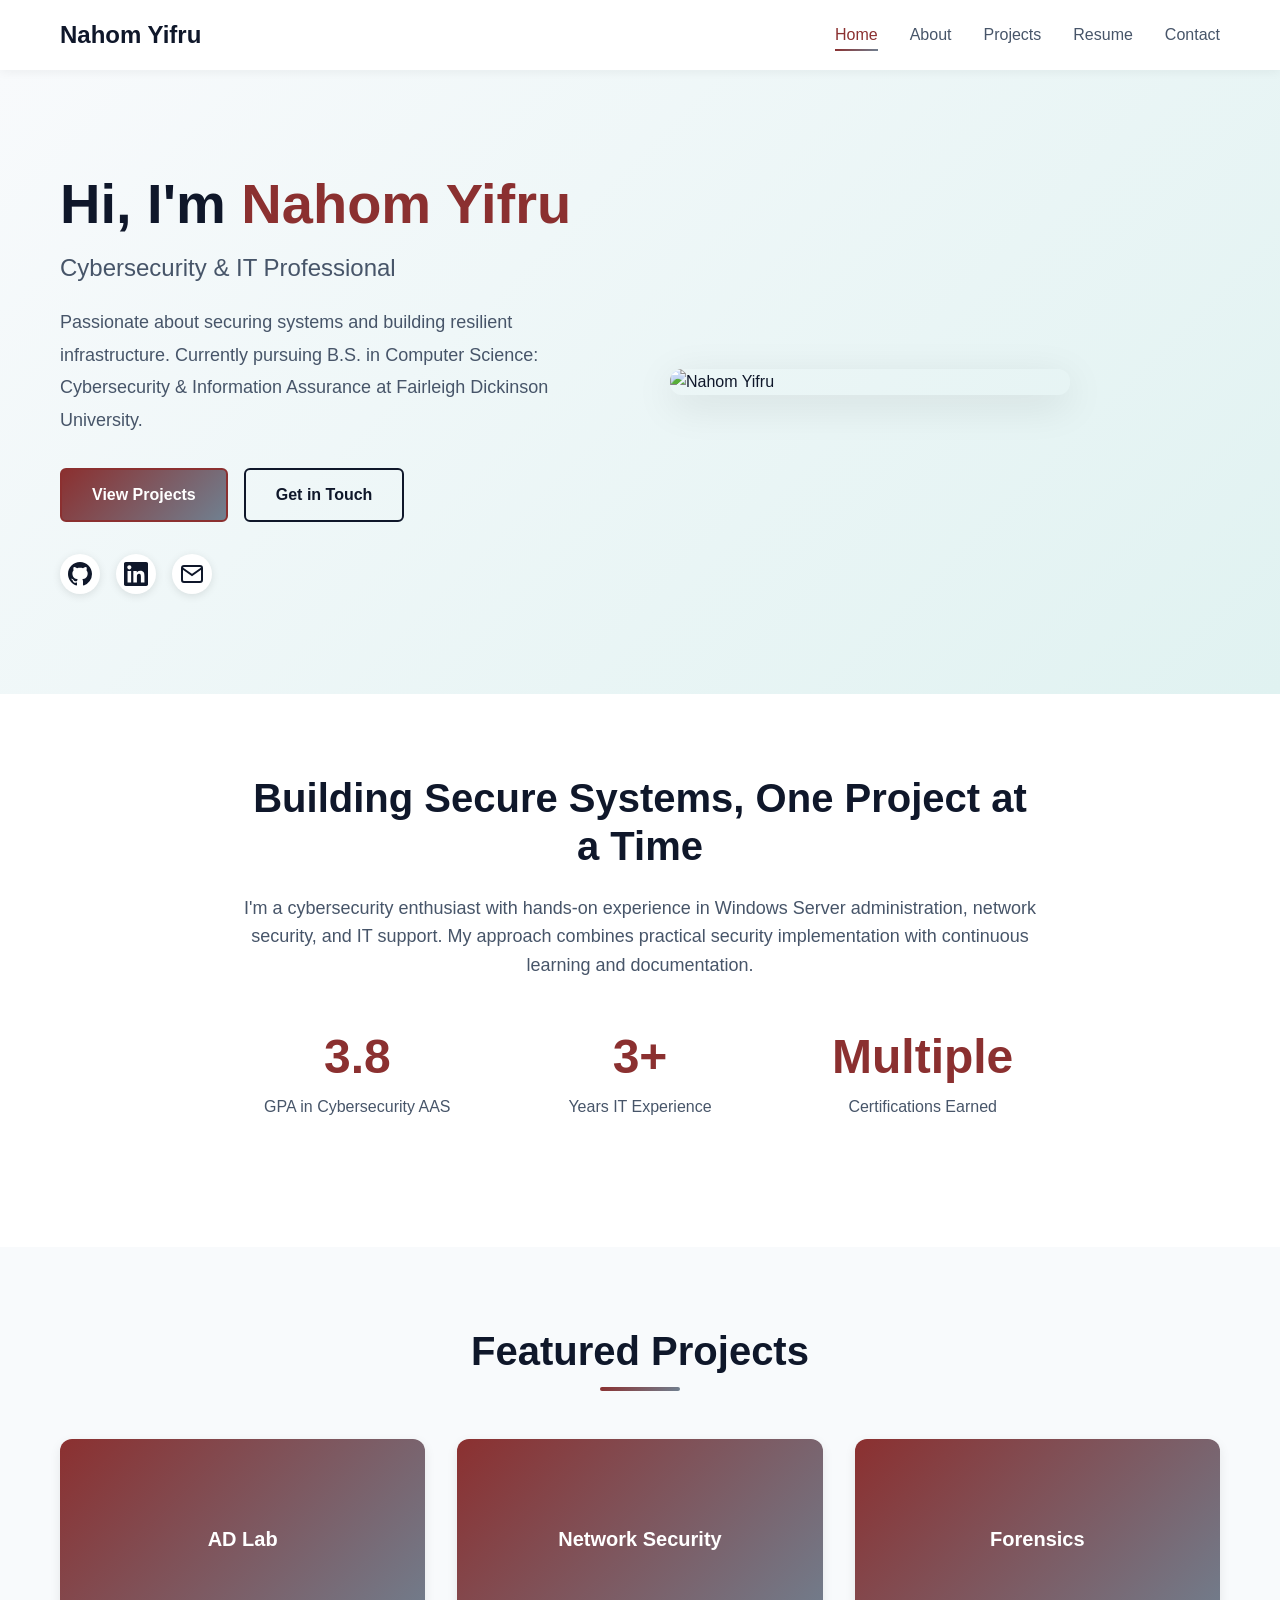
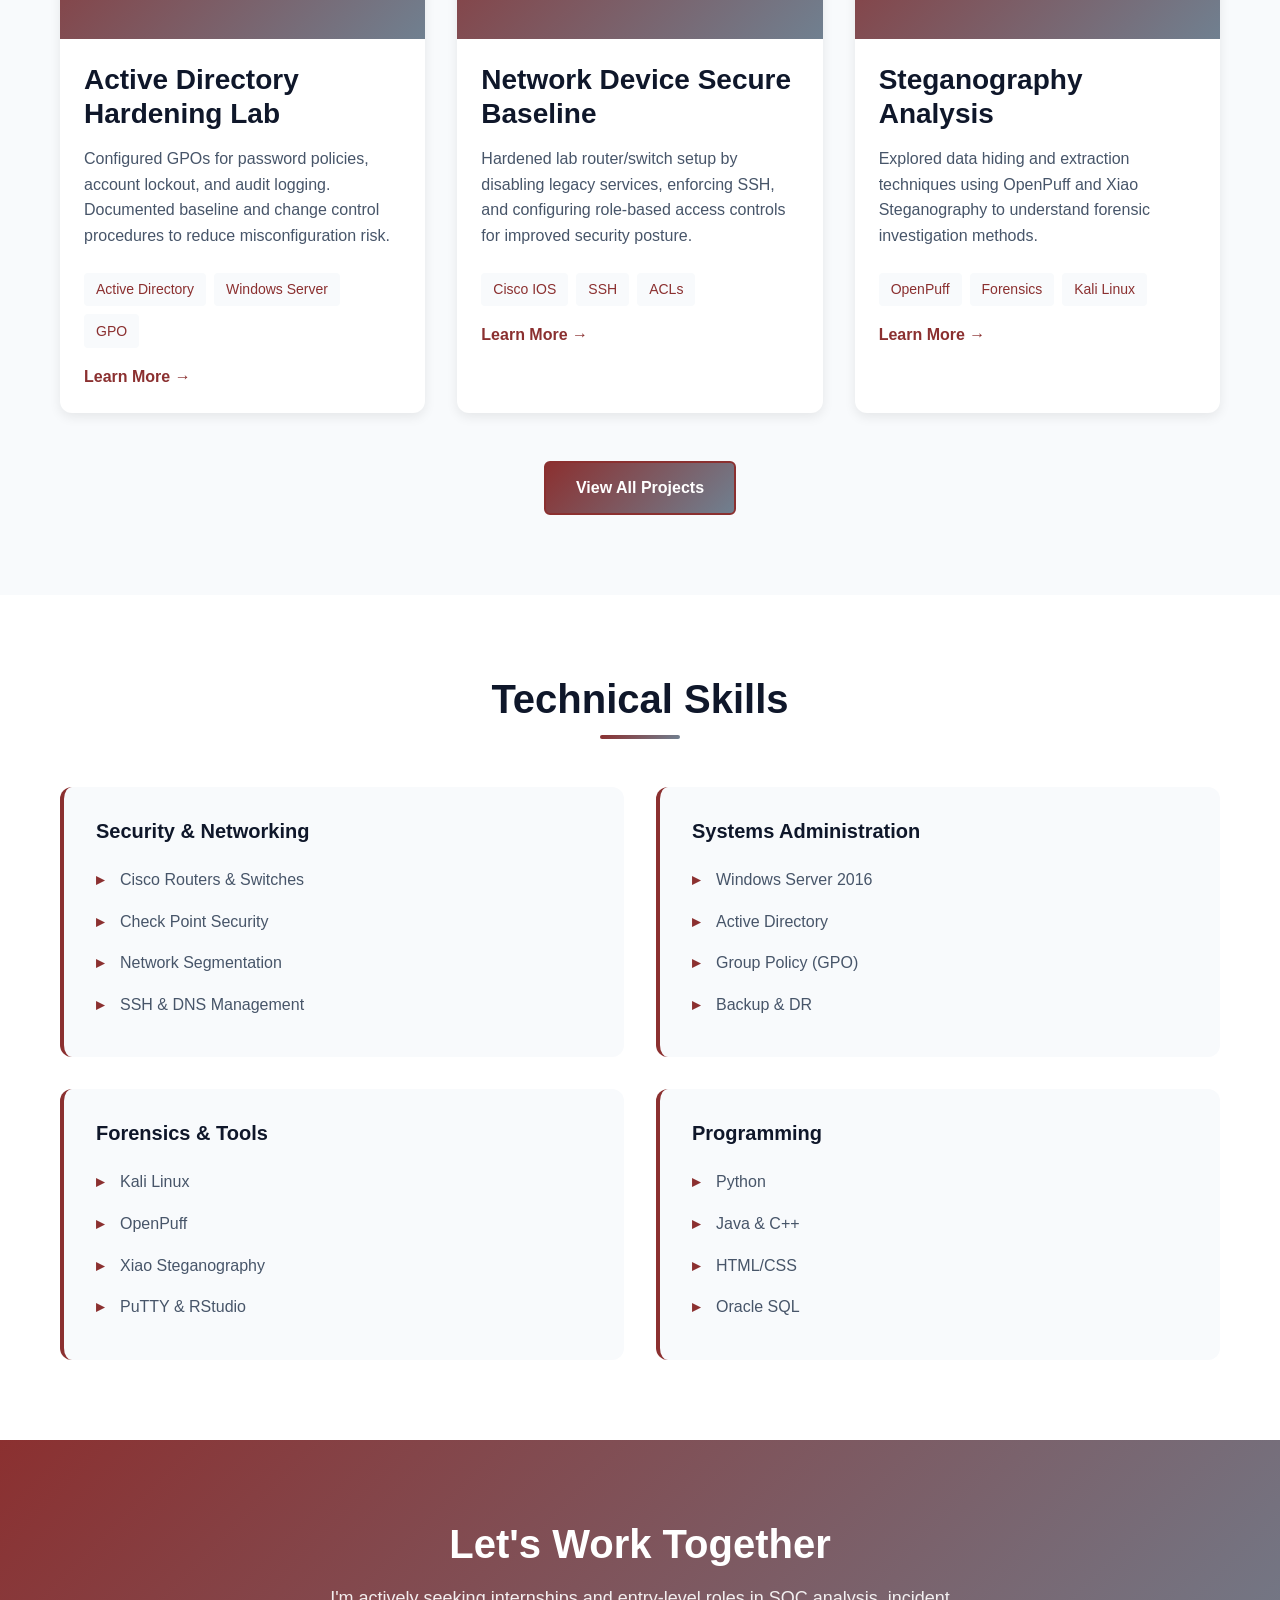
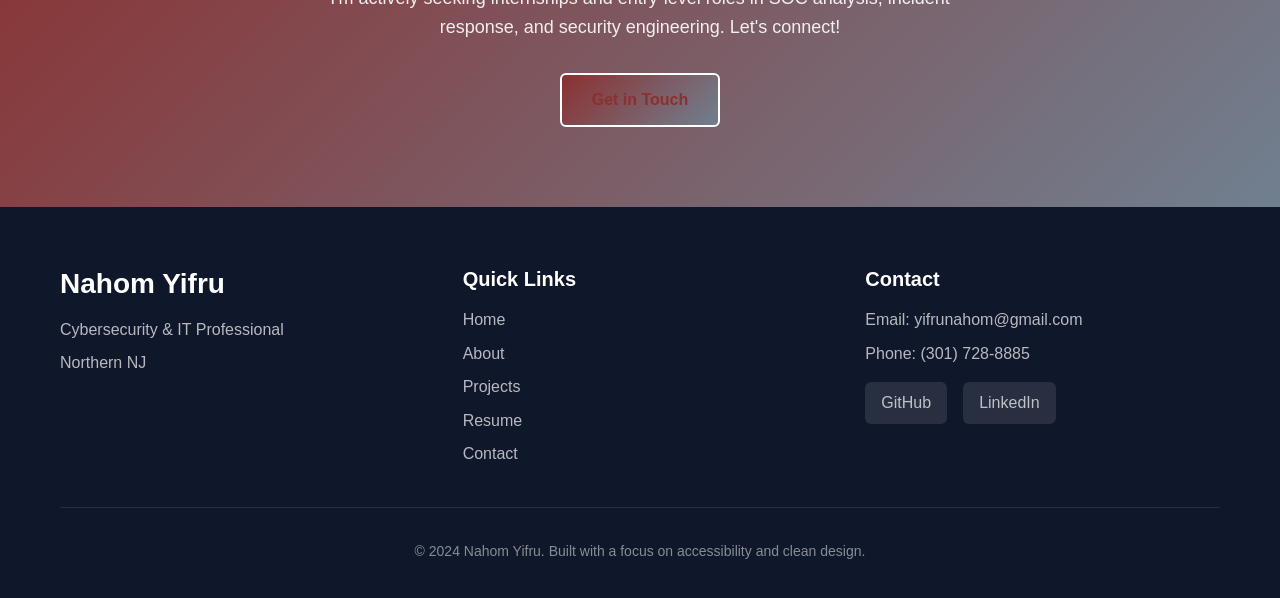
==== commit c3f3af6b: "Add files via upload" ====
--- a/index.html
+++ b/index.html
@@ -63,12 +63,12 @@
                 <div class="social-links">
                     <a href="https://github.com/YifruNahom" target="_blank" aria-label="GitHub">
                         <svg width="24" height="24" viewBox="0 0 24 24" fill="currentColor">
-                            <path d="M12 0C5.37 0 0 5.37 0 12c0 5.31 3.435 9.795 8.205 11.385.6.105.825-.255.825-.57 0-.285-.015-1.23-.015-2.235-3.015.555-3.795-.735-4.035-1.41-.135-.345-.72-1.41-1.23-1.695-.42-.225-1.02-.78-.015-.795.945-.015 1.62.87 1.845 1.23 1.08 1.815 2.805 1.305 3.495.99.105-.78.42-1.305.765-1.605-2.67-.3-5.46-1.335-5.46-5.925 0-1.305.465-2.385 1.23-3.225-.12-.3-.54-1.53.12-3.18 0 0 1.005-.315 3.3 1.23.96-.27 1.98-.405 3-.405s2.04.135 3 .405c2.295-1.56 3.3-1.23 3.3-1.23.66 1.65.24 2.88.12 3.18.765.84 1.23 1.905 1.23 3.225 0 4.605-2.805 5.625-5.475 5.925.435.375.81 1.095.81 2.22 0 1.605-.015 2.895-.015 3.3 0 .315.225.69.825.57A12.02 12.02 0 0024 12c0-6.63-5.37-12-12-12z"/>
+                            <path d="M12 0C5.37 0 0 5.37 0 12c0 5.31 3.435 9.795 8.205 11.385.6.105.825-.255.825-.57 0-.285-.015-1.23-.015-2.235-3.015.555-3.795-.735-4.035-1.41-.135-.345-.72-1.41-1.23-1.695-.42-.225-1.02-.78-.015-.795.945-.015 1.62.87 1.845 1.23 1.08 1.815 2.805 1.305 3.495.99.105-.78.42-1.305.765-1.605-2.67-.3-5.46-1.335-5.46-5.925 0-1.305.465-2.385 1.23-3.225-.12-.3-.54-1.53.12-3.18 0 0 1.005-.315 3.3 1.23.96-.27 1.98-.405 3-.405s2.04.135 3 .405c2.295-1.56 3.3-1.23 3.3-1.23.86 1.65.24 2.88.12 3.18.765.84 1.23 1.905 1.23 3.225 0 4.605-2.805 5.625-5.475 5.925.435.375.81 1.095.81 2.22 0 1.605-.015 2.895-.015 3.3 0 .315.225.69.825.57A12.02 12.02 0 0024 12c0-6.63-5.37-12-12-12z"/>
                         </svg>
                     </a>
-                    <a href="https://www.linkedin.com/in/nahom-yifru-15871b278" target="_blank" aria-label="LinkedIn">
+                    <a href="https://www.linkedin.com/in/nahom-y" target="_blank" aria-label="LinkedIn">
                         <svg width="24" height="24" viewBox="0 0 24 24" fill="currentColor">
-                            <path d="M20.447 20.452h-3.554v-5.569c0-1.328-.027-3.037-1.852-3.037-1.853 0-2.136 1.445-2.136 2.939v5.667H9.351V9h3.414v1.561h.046c.477-.9 1.637-1.85 3.37-1.85 3.601 0 4.267 2.37 4.267 5.455v6.286zM5.337 7.433c-1.144 0-2.063-.926-2.063-2.065 0-1.138.92-2.063 2.063-2.063 1.14 0 2.064.925 2.064 2.063 0 1.139-.925 2.065-2.064 2.065zm1.782 13.019H3.555V9h3.564v11.452zM22.225 0H1.771C.792 0 0 .774 0 1.729v20.542C0 23.227.792 24 1.771 24h20.451C23.2 24 24 23.227 24 22.271V1.729C24 .774 23.2 0 22.222 0h.003z"/>
+                            <path d="M20.447 20.452h-3.554v-5.569c0-1.328-.027-3.037-1.852-3.037-1.853 0-2.136 1.445-2.136 2.939v5.667H9.351V9h3.414v1.561h.046c.477-.9 1.637-1.85 3.37-1.85 3.801 0 4.267 2.37 4.267 5.455v6.286zM5.337 7.433c-1.144 0-2.063-.926-2.063-2.065 0-1.138.92-2.063 2.063-2.063 1.14 0 2.064.925 2.064 2.063 0 1.139-.925 2.065-2.064 2.065zm1.782 13.019H3.555V9h3.564v11.452zM22.225 0H1.771C.792 0 0 .774 0 1.729v20.542C0 23.227.792 24 1.771 24h20.451C23.2 24 24 23.227 24 22.271V1.729C24 .774 23.2 0 22.222 0h.003z"/>
                         </svg>
                     </a>
                     <a href="mailto:yifrunahom@gmail.com" aria-label="Email">
@@ -102,7 +102,7 @@
                 </p>
                 <div class="stats">
                     <div class="stat-item">
-                        <h3>3.6</h3>
+                        <h3>3.8</h3>
                         <p>GPA in Cybersecurity AAS</p>
                     </div>
                     <div class="stat-item">
@@ -293,7 +293,7 @@
                     <p>Phone: <a href="tel:+13017288885">(301) 728-8885</a></p>
                     <div class="footer-social">
                         <a href="https://github.com/YifruNahom" target="_blank">GitHub</a>
-                        <a href="https://www.linkedin.com/in/nahom-yifru-15871b278" target="_blank">LinkedIn</a>
+                        <a href="https://www.linkedin.com/in/nahom-y" target="_blank">LinkedIn</a>
                     </div>
                 </div>
             </div>
